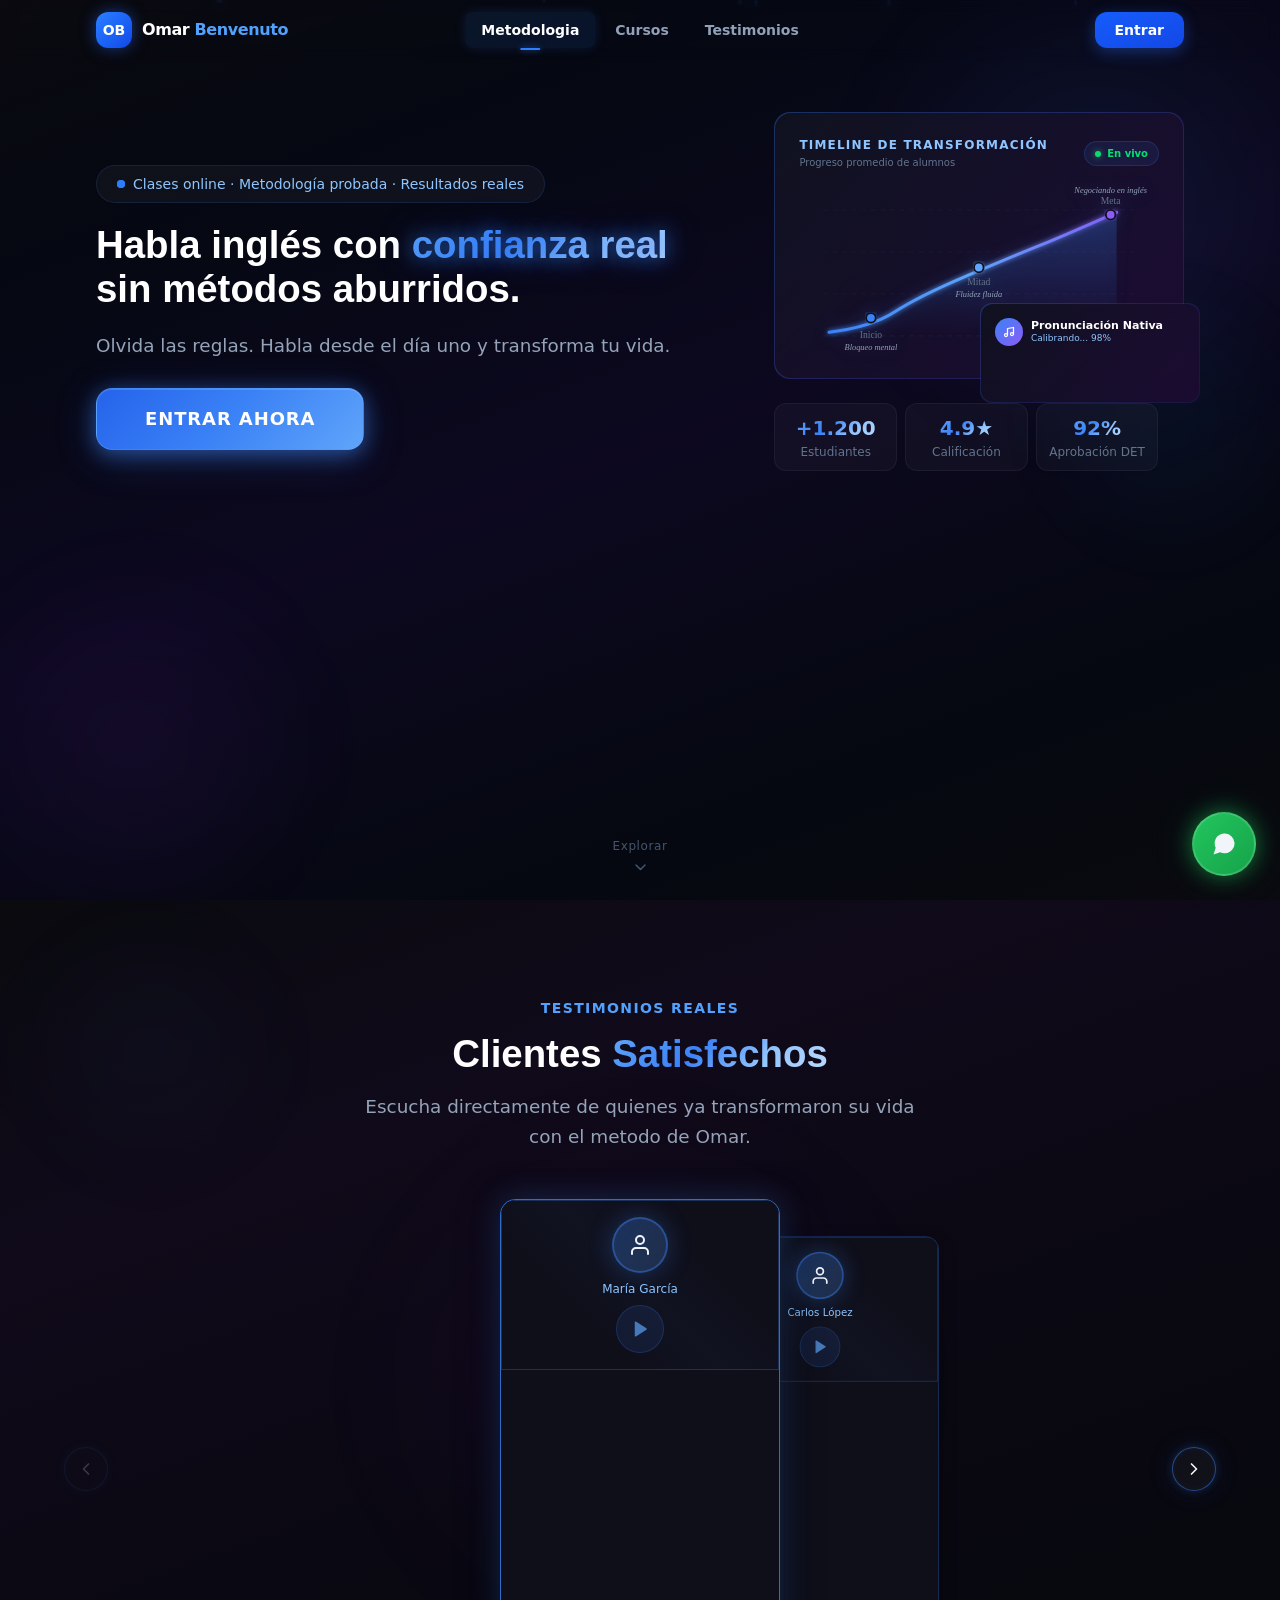
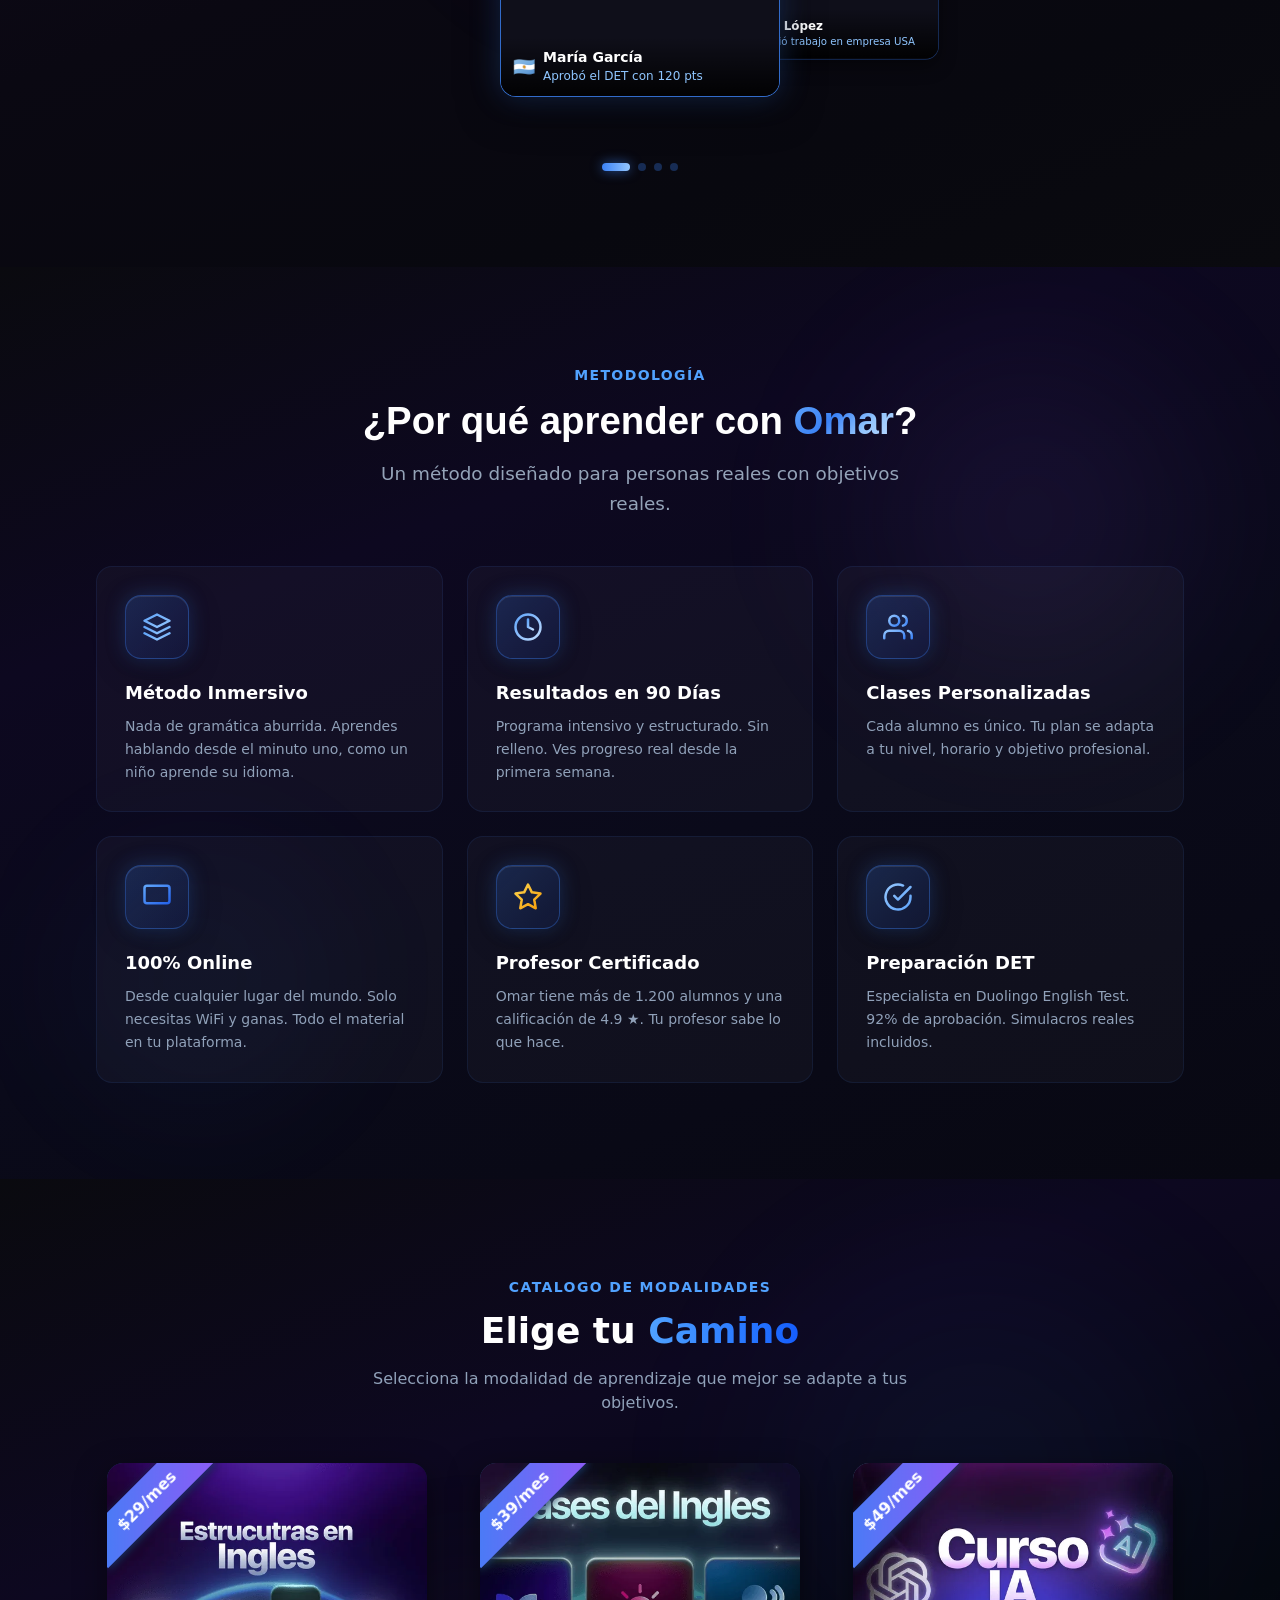
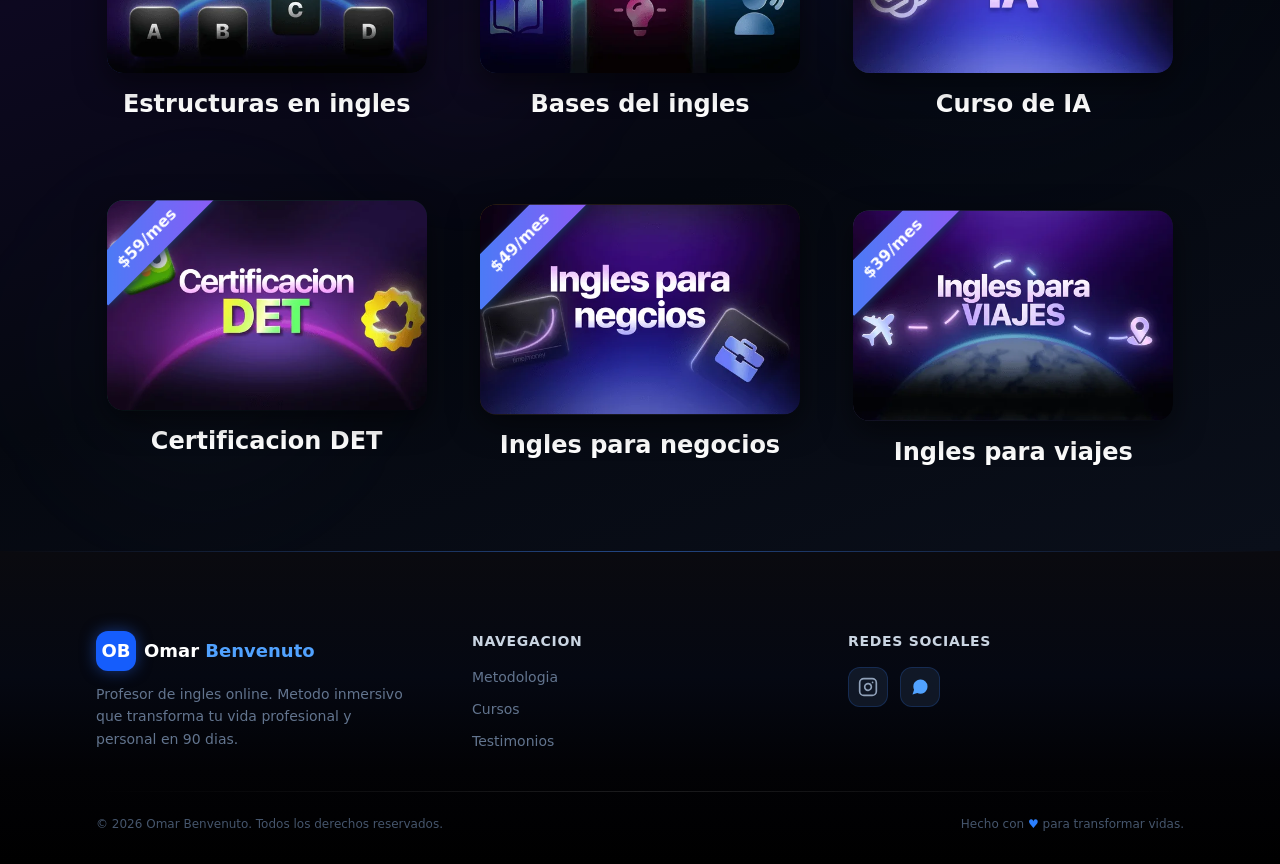
==== docs/index.html @ 41b73b8c "Fix navbar active link detection; replace YouTube with WhatsApp icon" ====
<!doctype html>
<html lang="es">
  <head>
    <meta charset="UTF-8" />
    <meta name="viewport" content="width=device-width, initial-scale=1.0" />

    <!-- SEO -->
    <title>Omar Benvenuto | Clases de Inglés Online — Habla con Confianza Real</title>
    <meta name="description" content="Aprende inglés con el método inmersivo de Omar Benvenuto. Clases online personalizadas, preparación DET, Business English y más. Sin reglas aburridas." />
    <meta name="keywords" content="clases de inglés online, profesor de inglés, Omar Benvenuto, DET, Business English, curso de inglés" />

    <!-- Open Graph -->
    <meta property="og:title" content="Omar Benvenuto | Clases de Inglés Online" />
    <meta property="og:description" content="Habla inglés con confianza real. Método inmersivo, clases personalizadas y resultados garantizados." />
    <meta property="og:type" content="website" />
    <!-- Favicon -->
    <link rel="icon" type="image/svg+xml" href="./favicon.svg?v=2" />

    <!-- Preconnect for fonts -->
    <link rel="preconnect" href="https://fonts.googleapis.com" />
    <link rel="preconnect" href="https://fonts.gstatic.com" crossorigin />

    <!-- Theme color for mobile browsers -->
    <meta name="theme-color" content="#0A0A0F" />
    <script type="module" crossorigin src="./assets/index-DSk7MpBd.js"></script>
    <link rel="stylesheet" crossorigin href="./assets/index-BNLJ67HX.css">
  </head>
  <body>
    <div id="root"></div>
  </body>
</html>
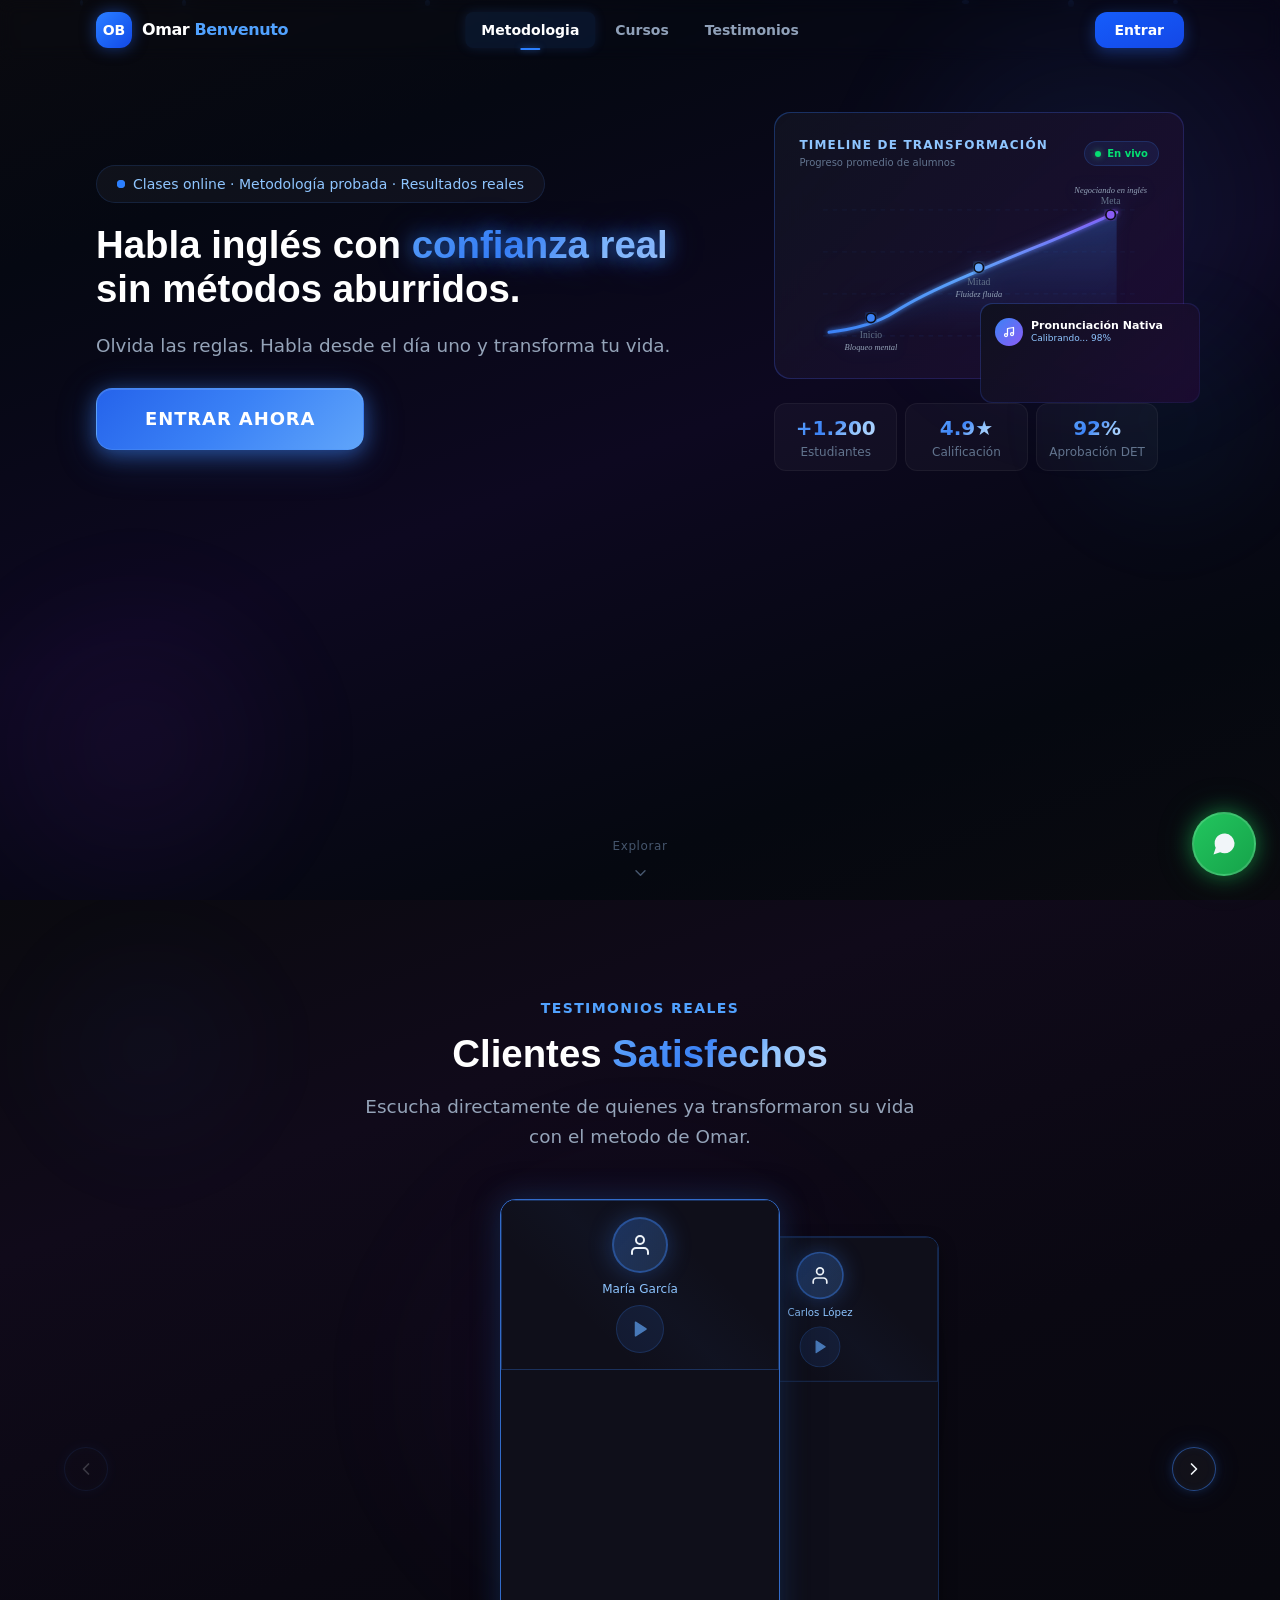
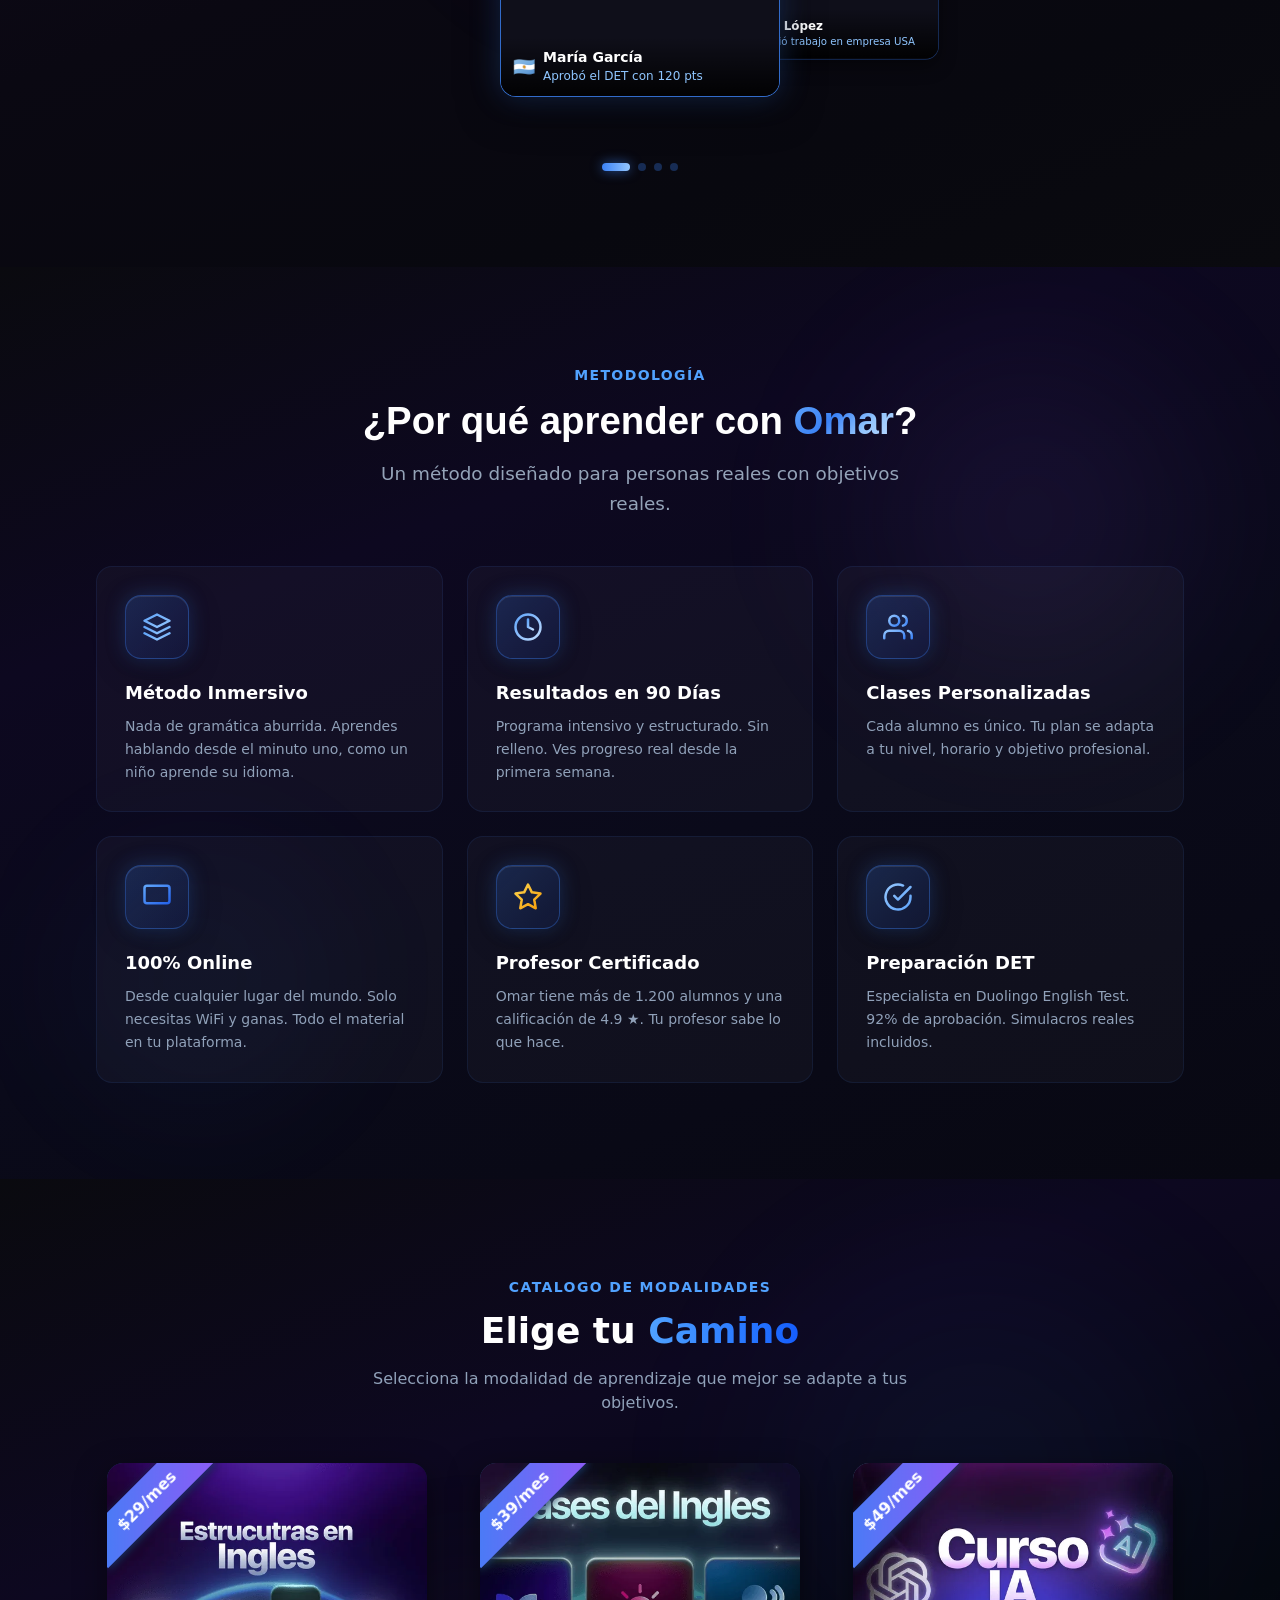
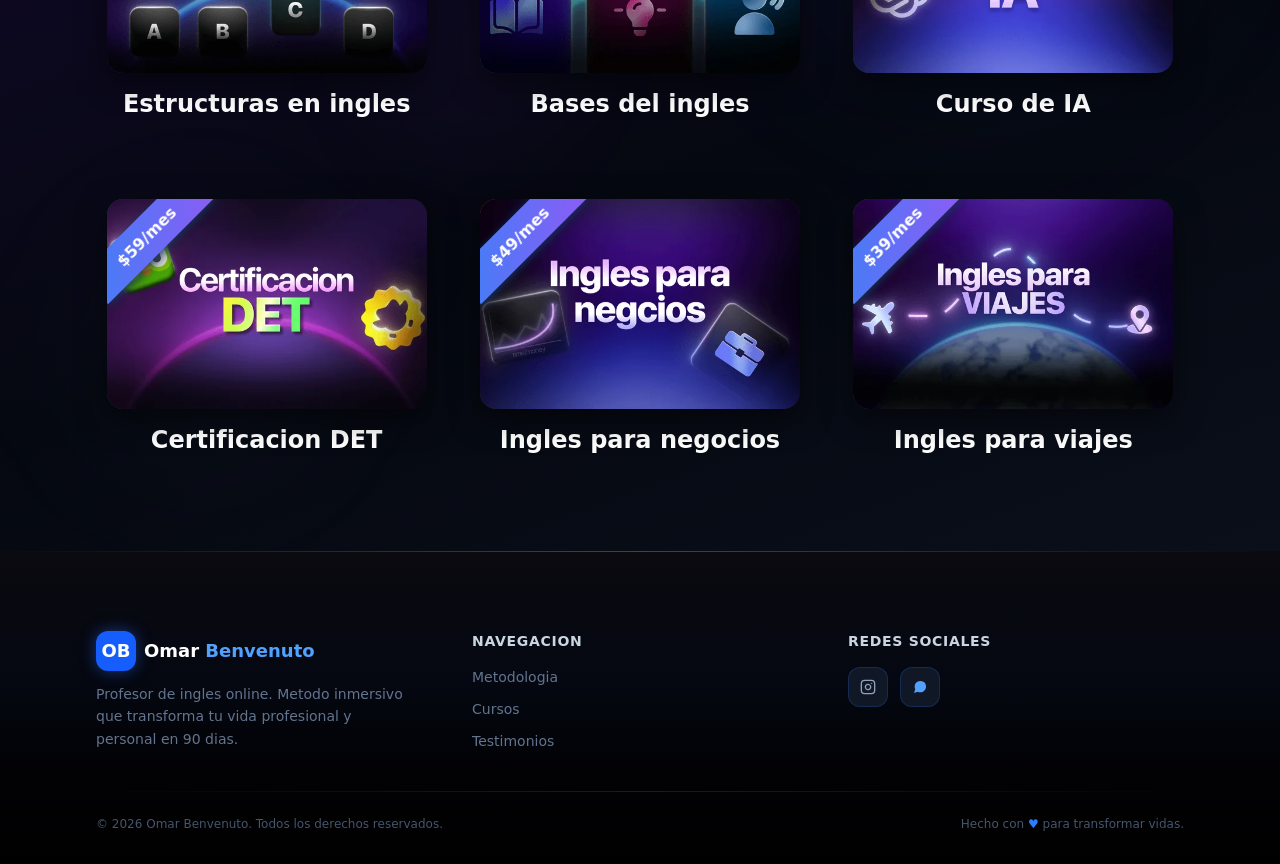
==== commit e10a4aff: "Compact footer on mobile: half height, inline social + nav rows" ====
--- a/docs/index.html
+++ b/docs/index.html
@@ -22,8 +22,8 @@
 
     <!-- Theme color for mobile browsers -->
     <meta name="theme-color" content="#0A0A0F" />
-    <script type="module" crossorigin src="./assets/index-DSk7MpBd.js"></script>
-    <link rel="stylesheet" crossorigin href="./assets/index-BNLJ67HX.css">
+    <script type="module" crossorigin src="./assets/index-fTmN5hoh.js"></script>
+    <link rel="stylesheet" crossorigin href="./assets/index-a8z6aT3J.css">
   </head>
   <body>
     <div id="root"></div>
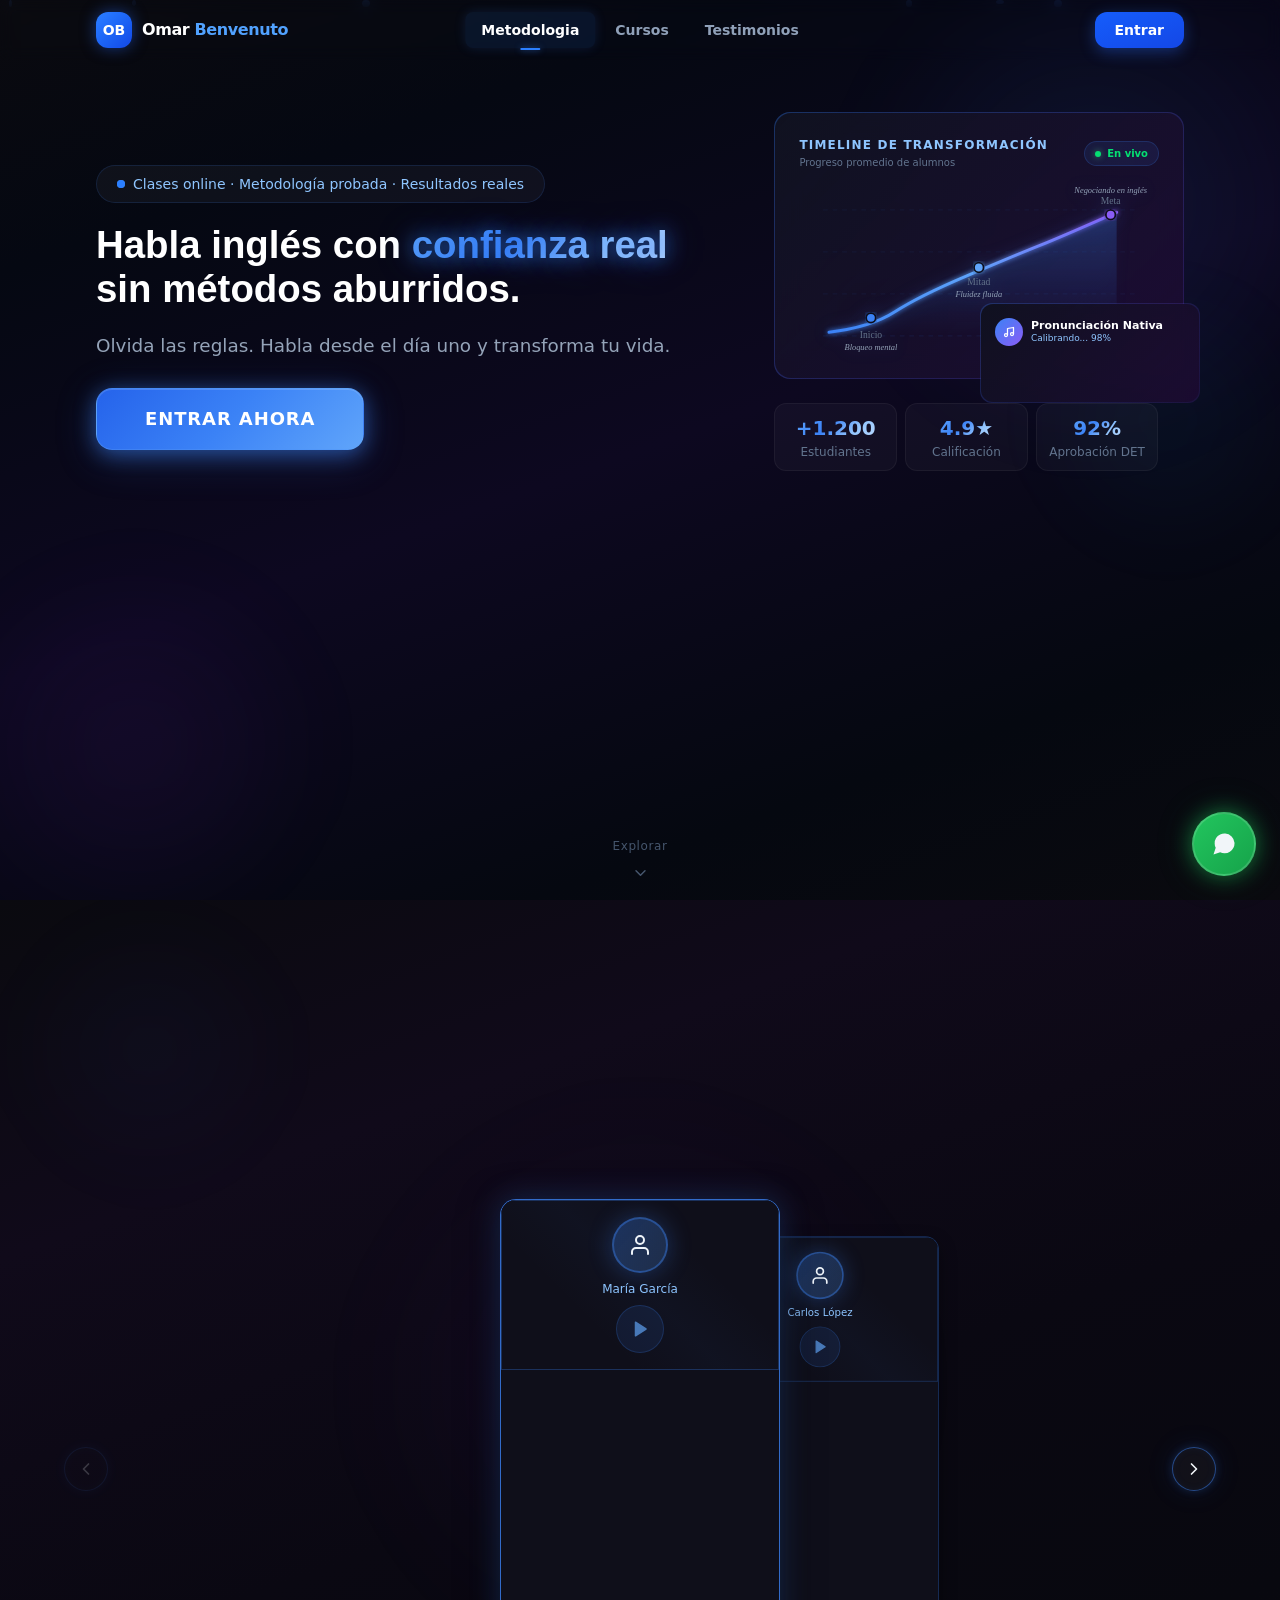
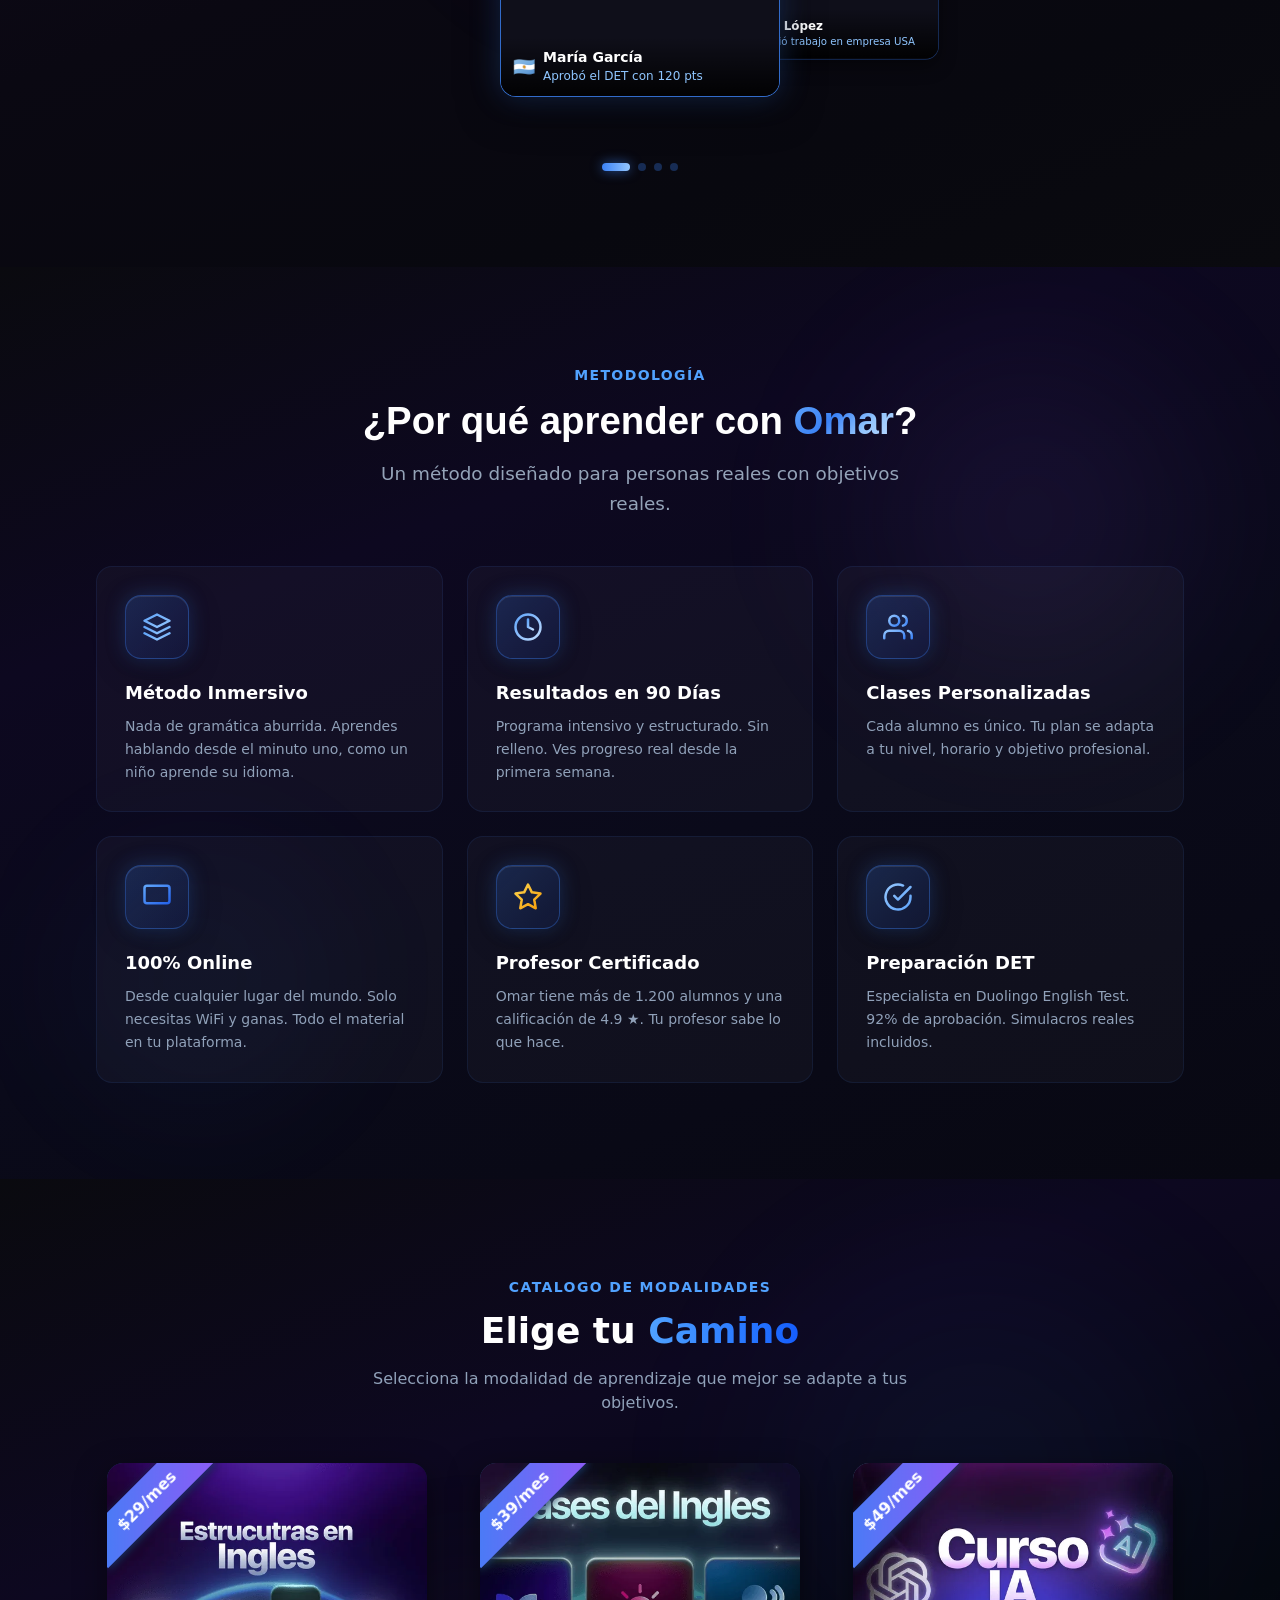
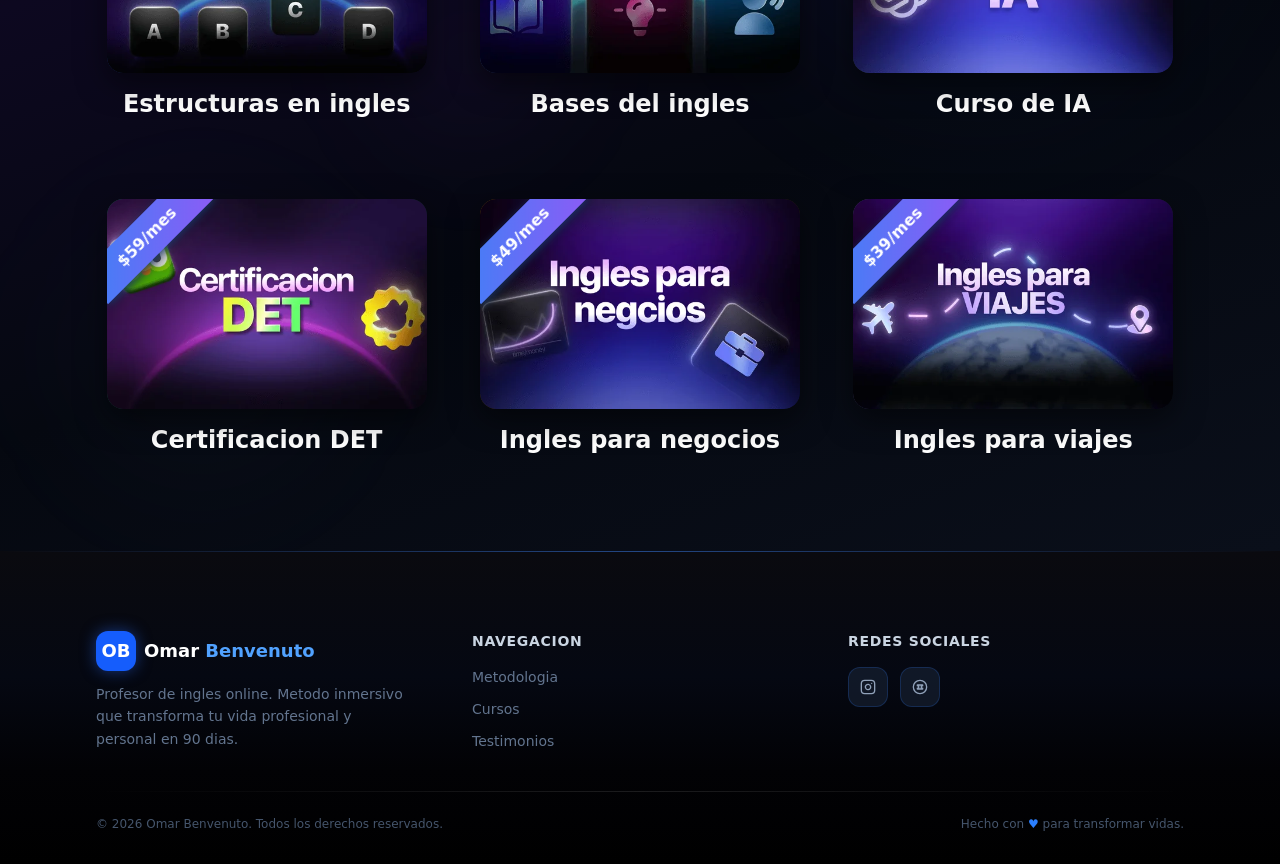
==== commit bf15bb59: "Fix navbar active on click; replace WhatsApp icon with original circle+phone outlined style" ====
--- a/docs/index.html
+++ b/docs/index.html
@@ -22,8 +22,8 @@
 
     <!-- Theme color for mobile browsers -->
     <meta name="theme-color" content="#0A0A0F" />
-    <script type="module" crossorigin src="./assets/index-fTmN5hoh.js"></script>
-    <link rel="stylesheet" crossorigin href="./assets/index-a8z6aT3J.css">
+    <script type="module" crossorigin src="./assets/index-CPBfQFUe.js"></script>
+    <link rel="stylesheet" crossorigin href="./assets/index-nGM9HUUh.css">
   </head>
   <body>
     <div id="root"></div>
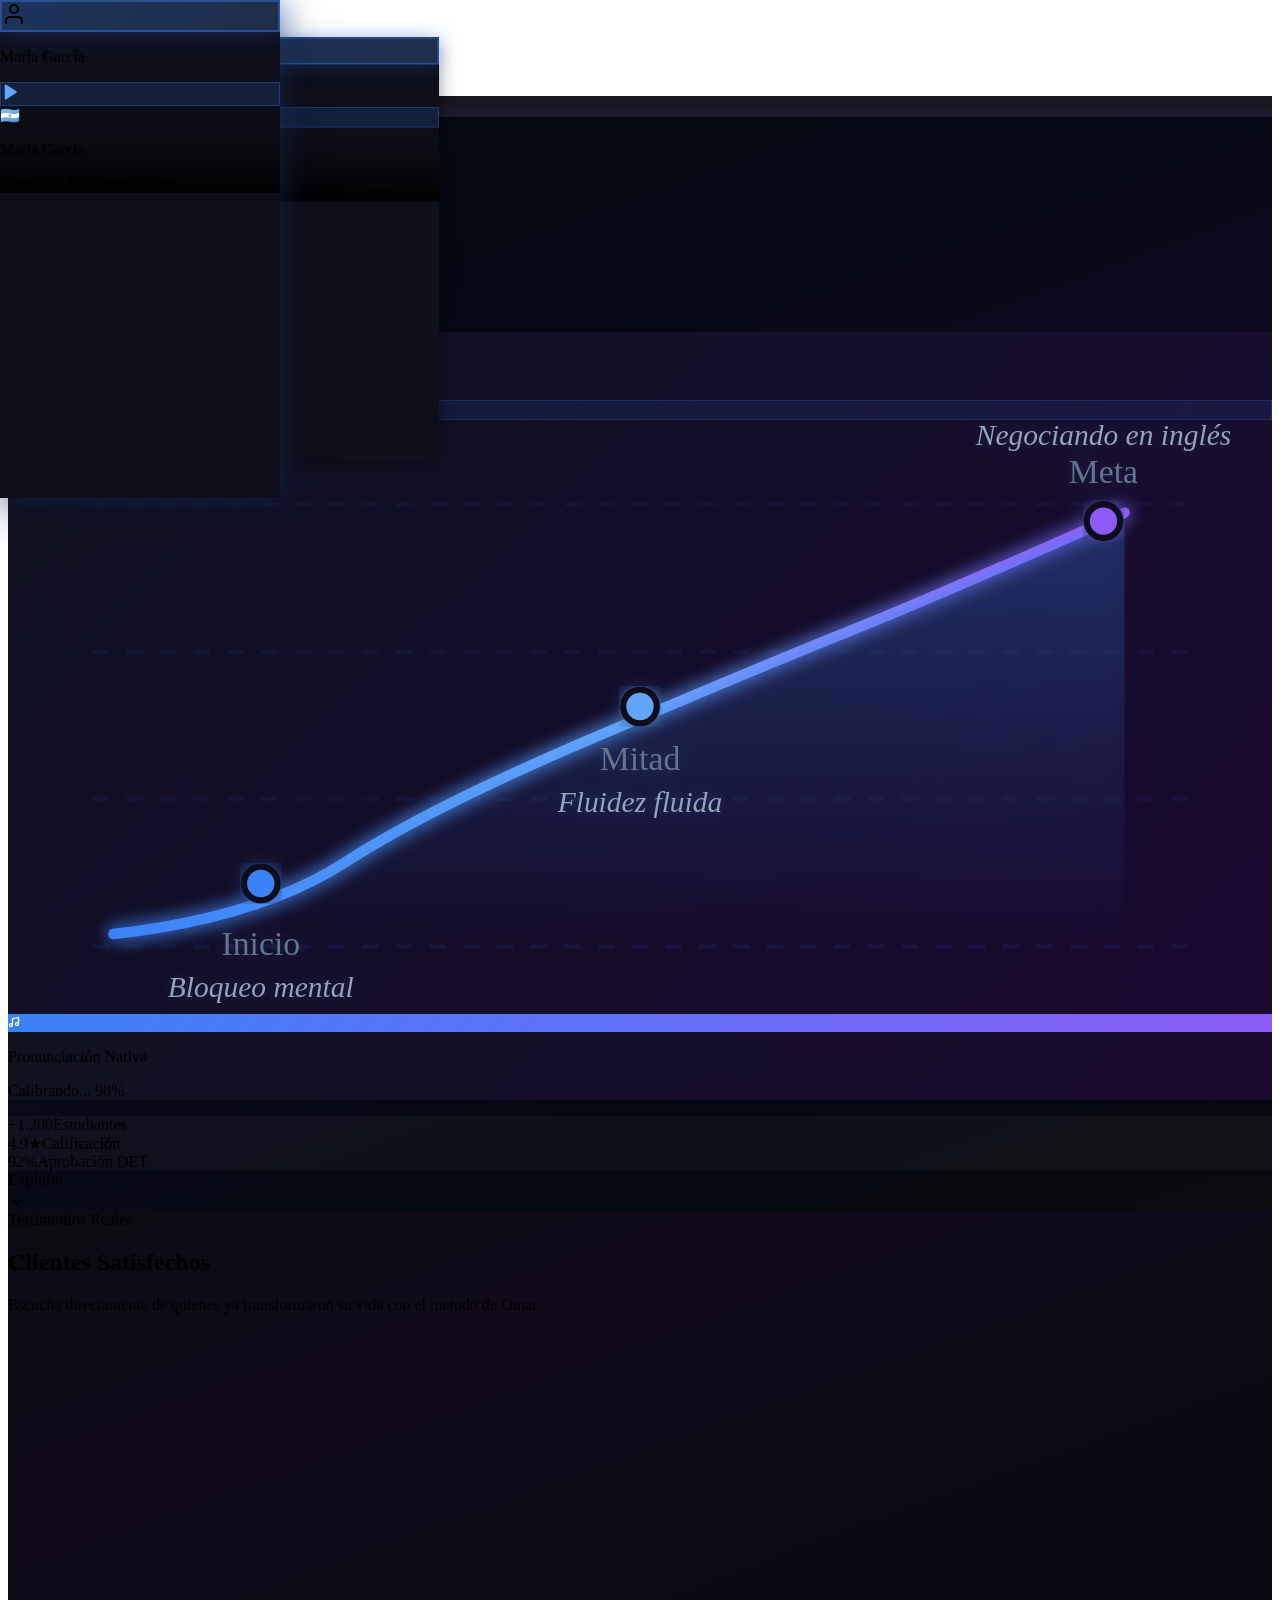
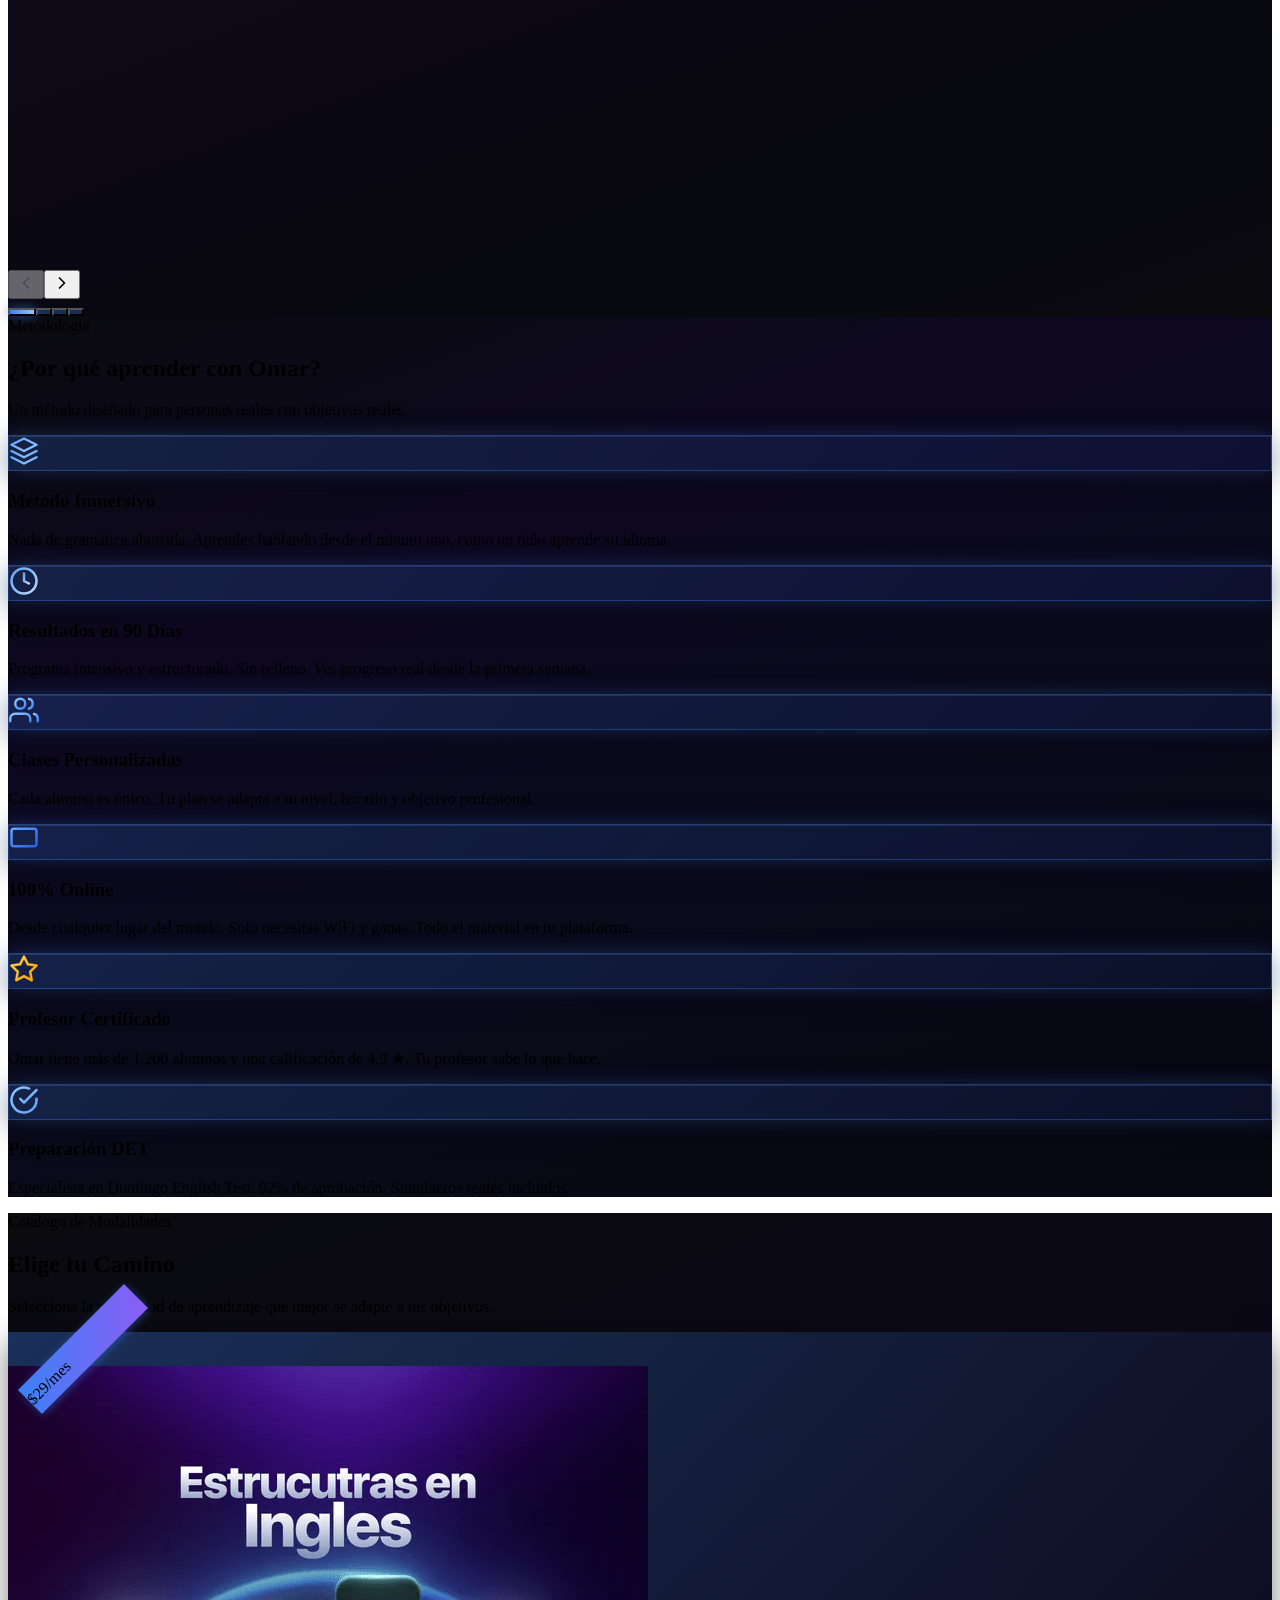
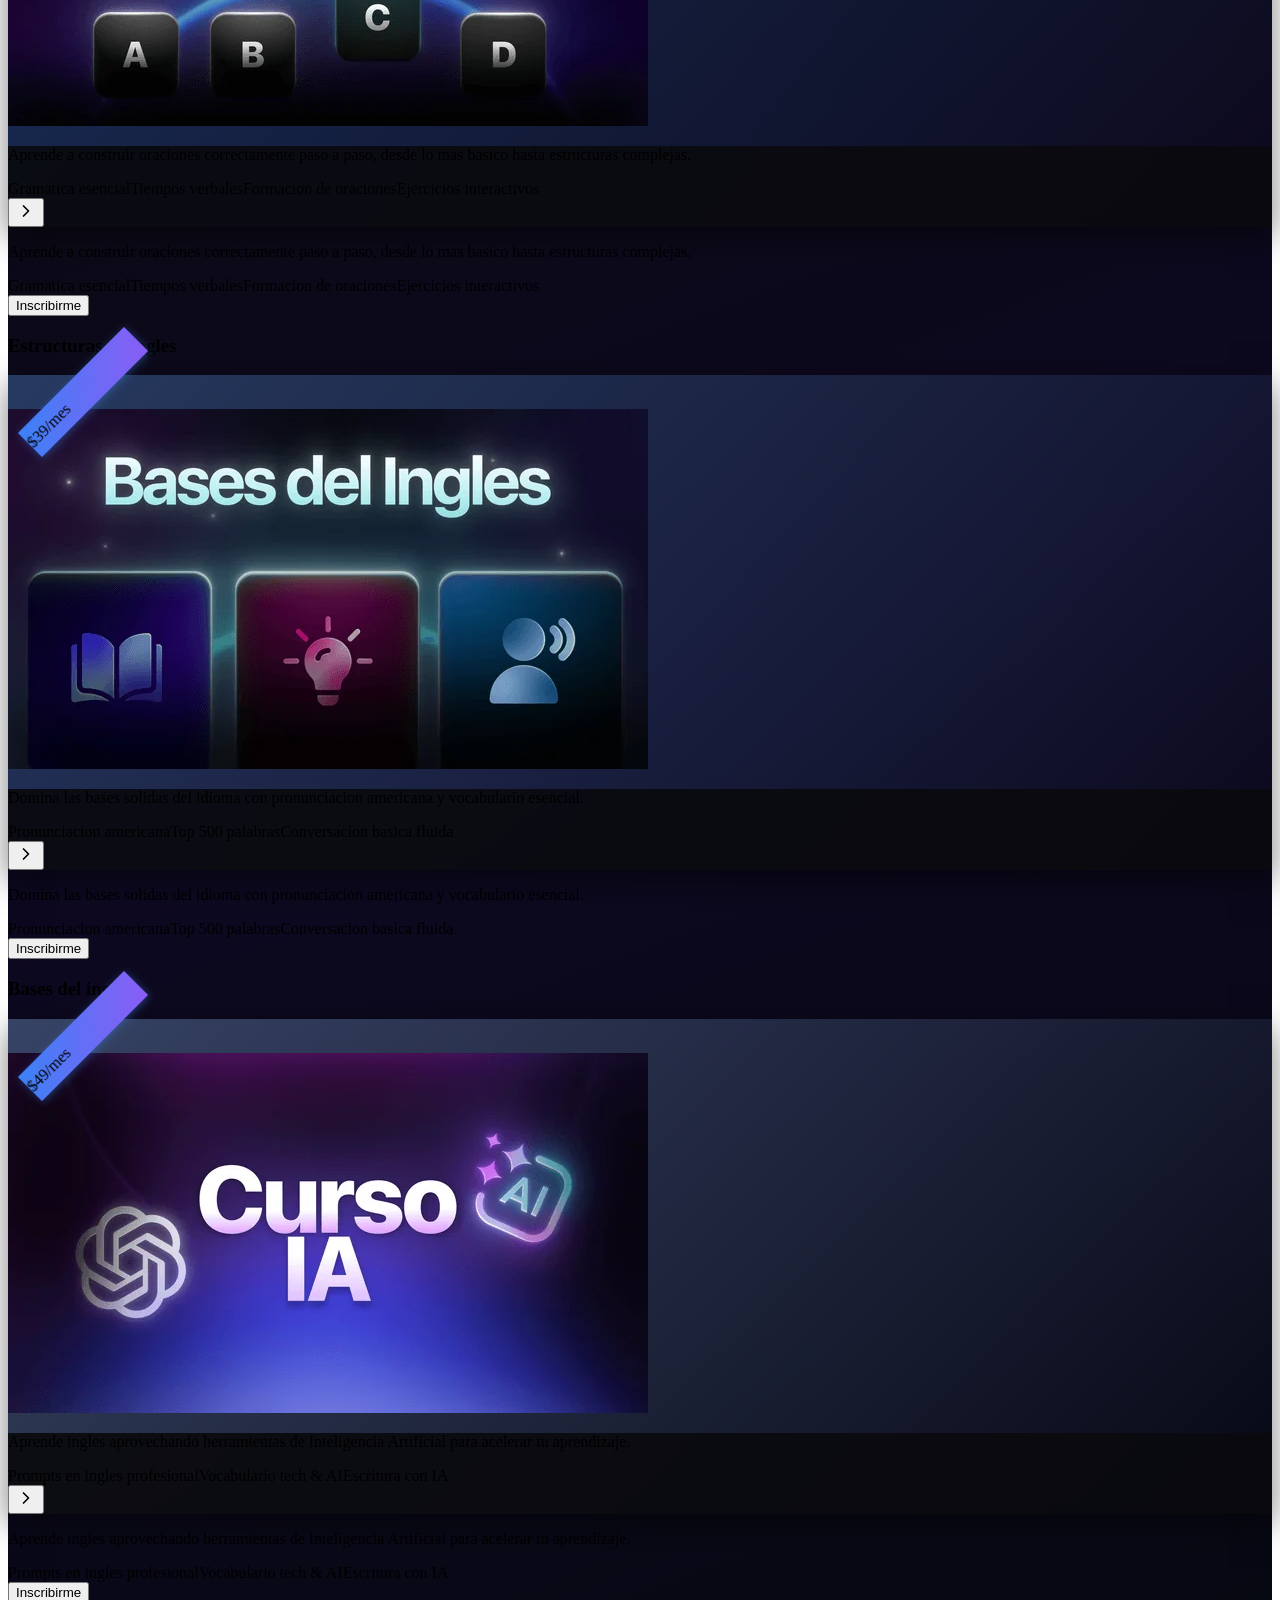
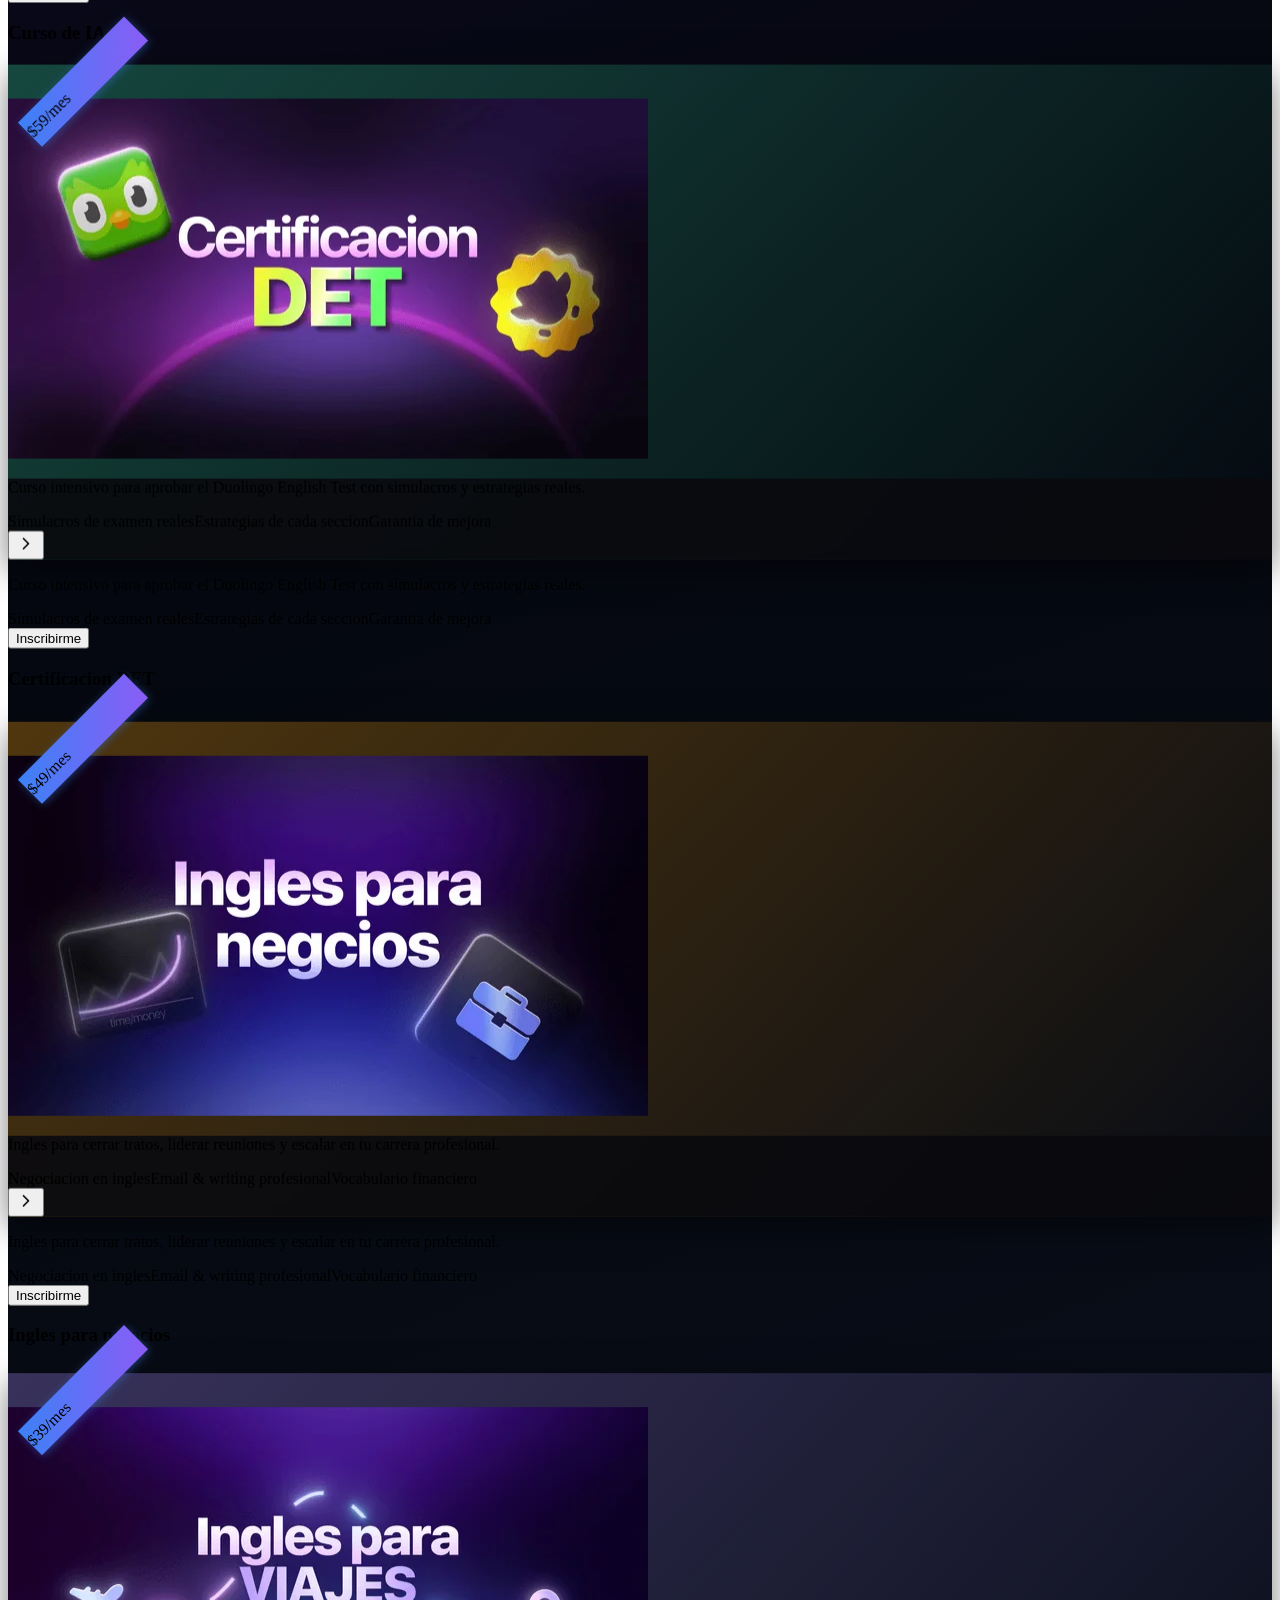
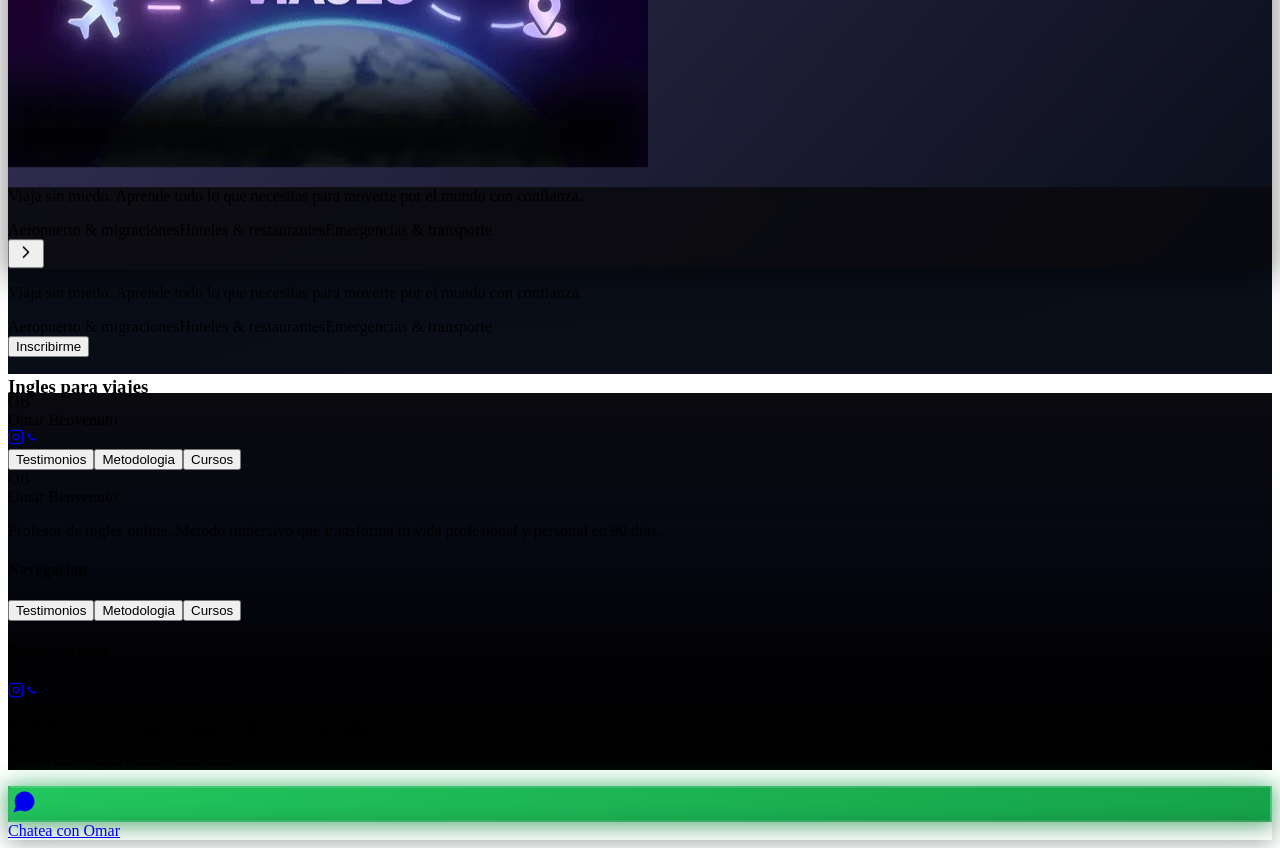
==== commit 71afbe79: "Fix WhatsApp icon: use official brand SVG path with theme colors" ====
--- a/docs/index.html
+++ b/docs/index.html
@@ -22,8 +22,8 @@
 
     <!-- Theme color for mobile browsers -->
     <meta name="theme-color" content="#0A0A0F" />
-    <script type="module" crossorigin src="./assets/index-CPBfQFUe.js"></script>
-    <link rel="stylesheet" crossorigin href="./assets/index-nGM9HUUh.css">
+    <script type="module" crossorigin src="./assets/index-8CaX5p-d.js"></script>
+    <link rel="stylesheet" crossorigin href="./assets/index-CWVBQni3.css">
   </head>
   <body>
     <div id="root"></div>
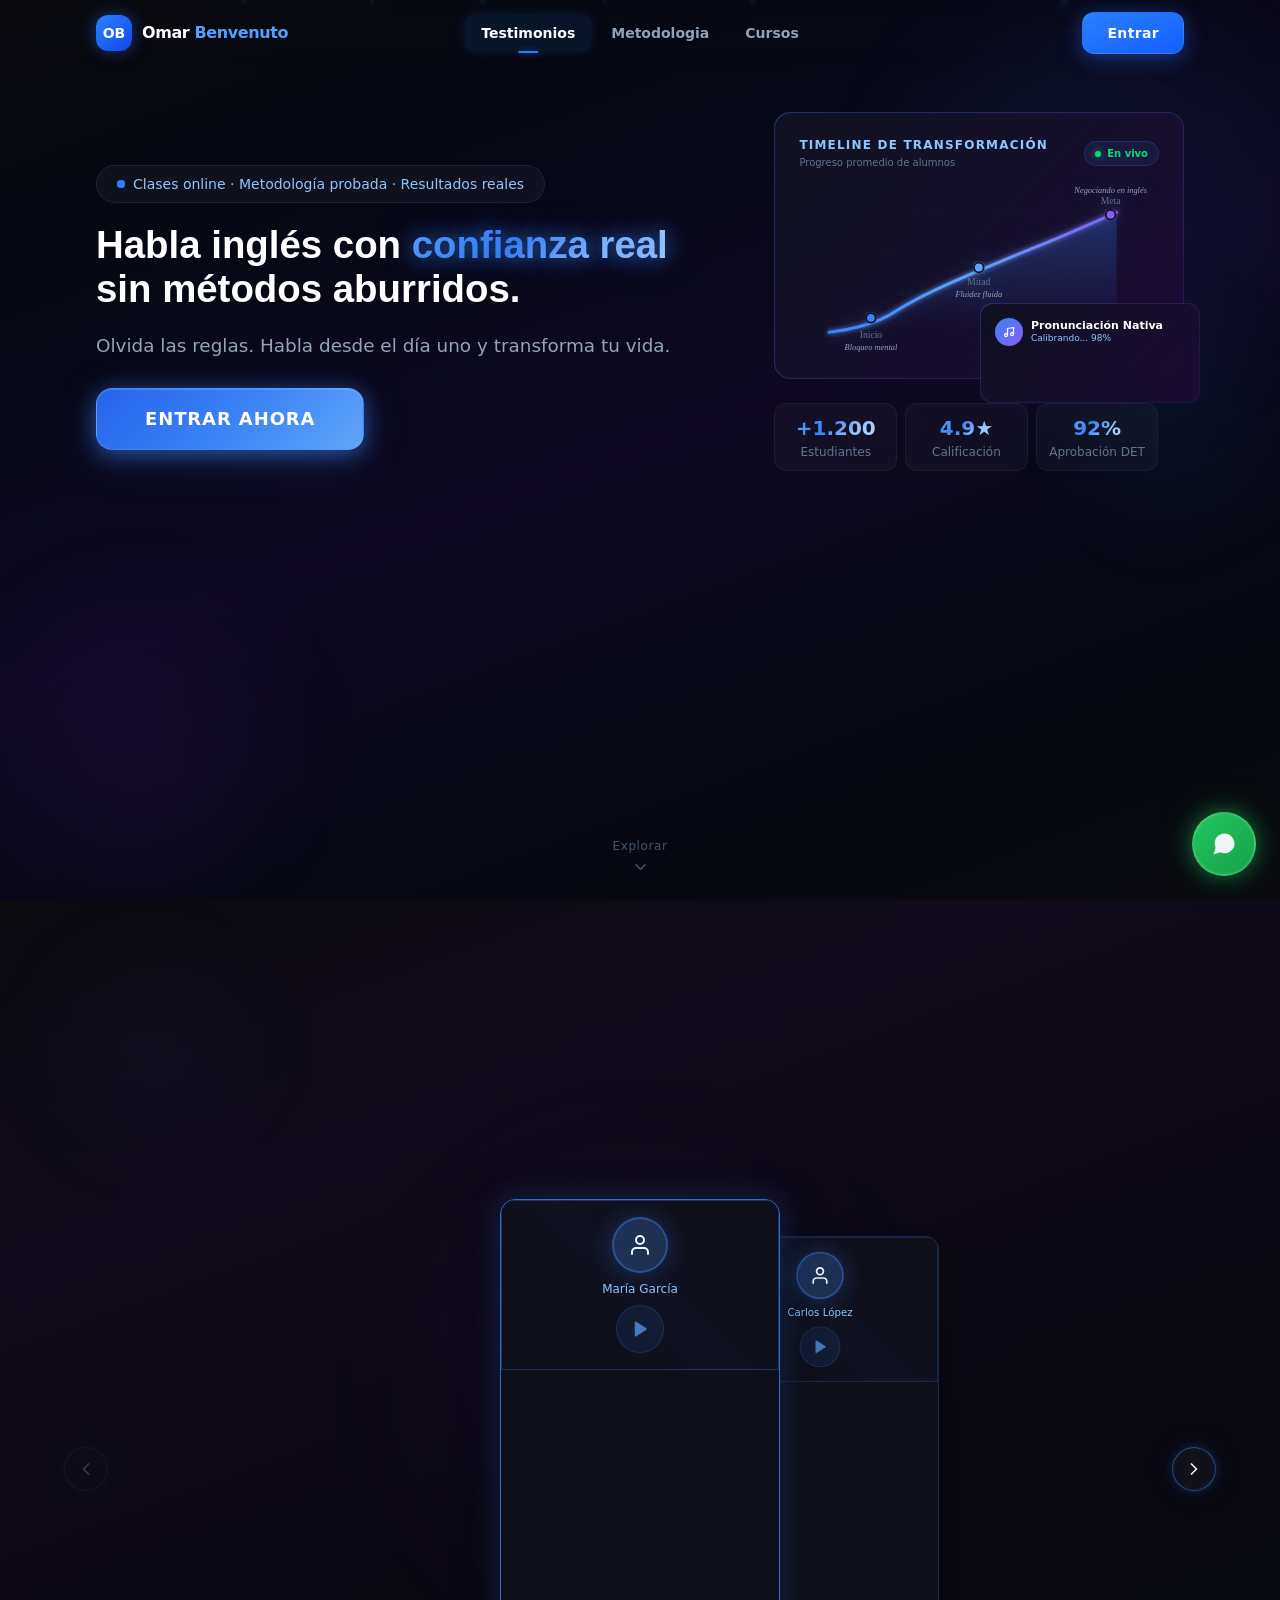
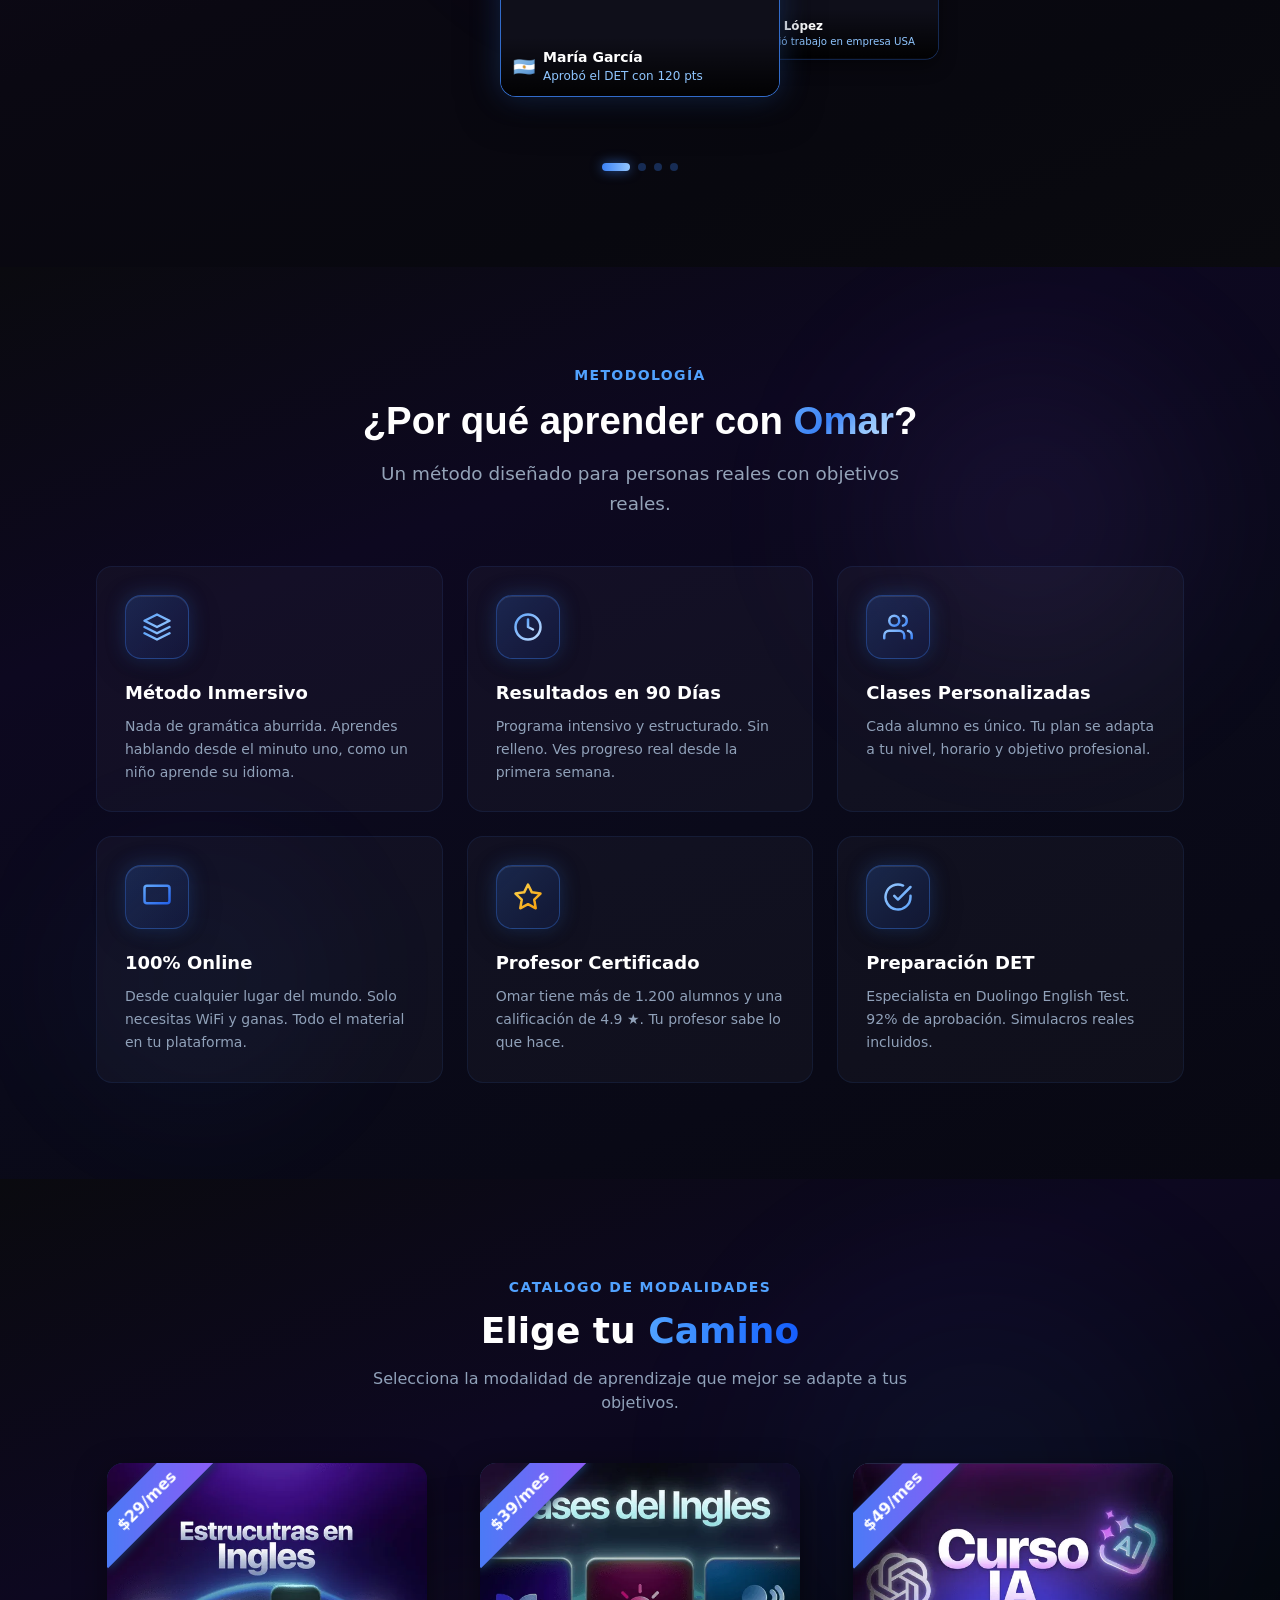
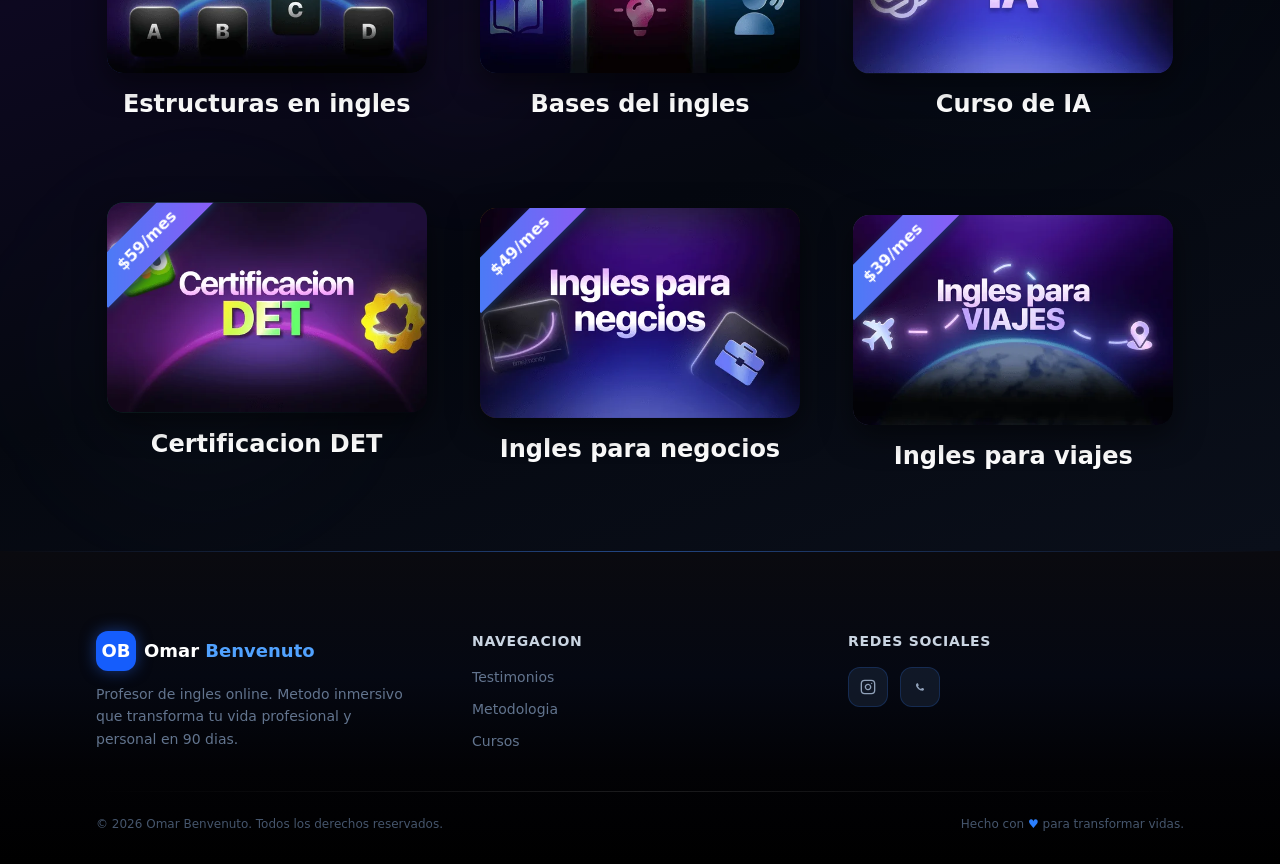
==== commit ee40f50f: "Make Entrar button more eye-catching: larger padding, brighter gradient, stronger glow, border" ====
--- a/docs/index.html
+++ b/docs/index.html
@@ -22,8 +22,8 @@
 
     <!-- Theme color for mobile browsers -->
     <meta name="theme-color" content="#0A0A0F" />
-    <script type="module" crossorigin src="./assets/index-8CaX5p-d.js"></script>
-    <link rel="stylesheet" crossorigin href="./assets/index-CWVBQni3.css">
+    <script type="module" crossorigin src="./assets/index-Ci7VReOS.js"></script>
+    <link rel="stylesheet" crossorigin href="./assets/index-D_qJT24i.css">
   </head>
   <body>
     <div id="root"></div>
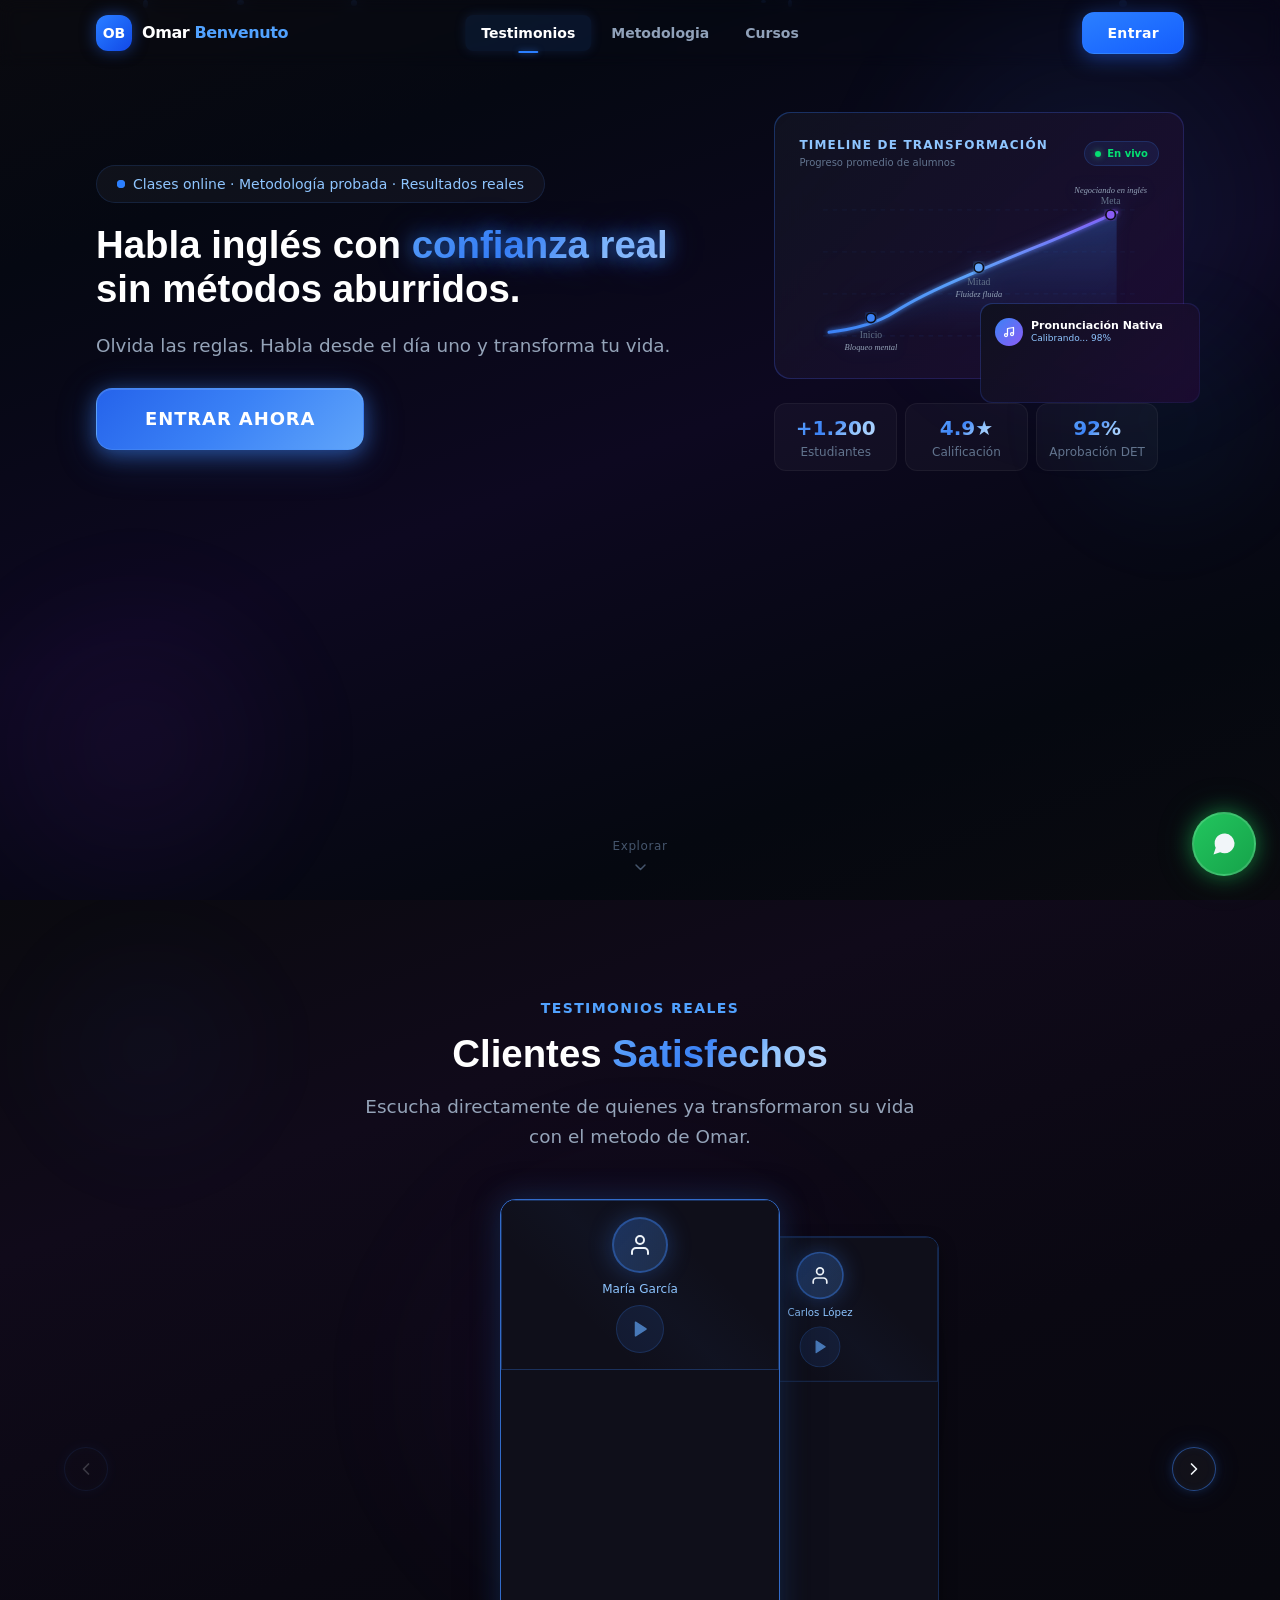
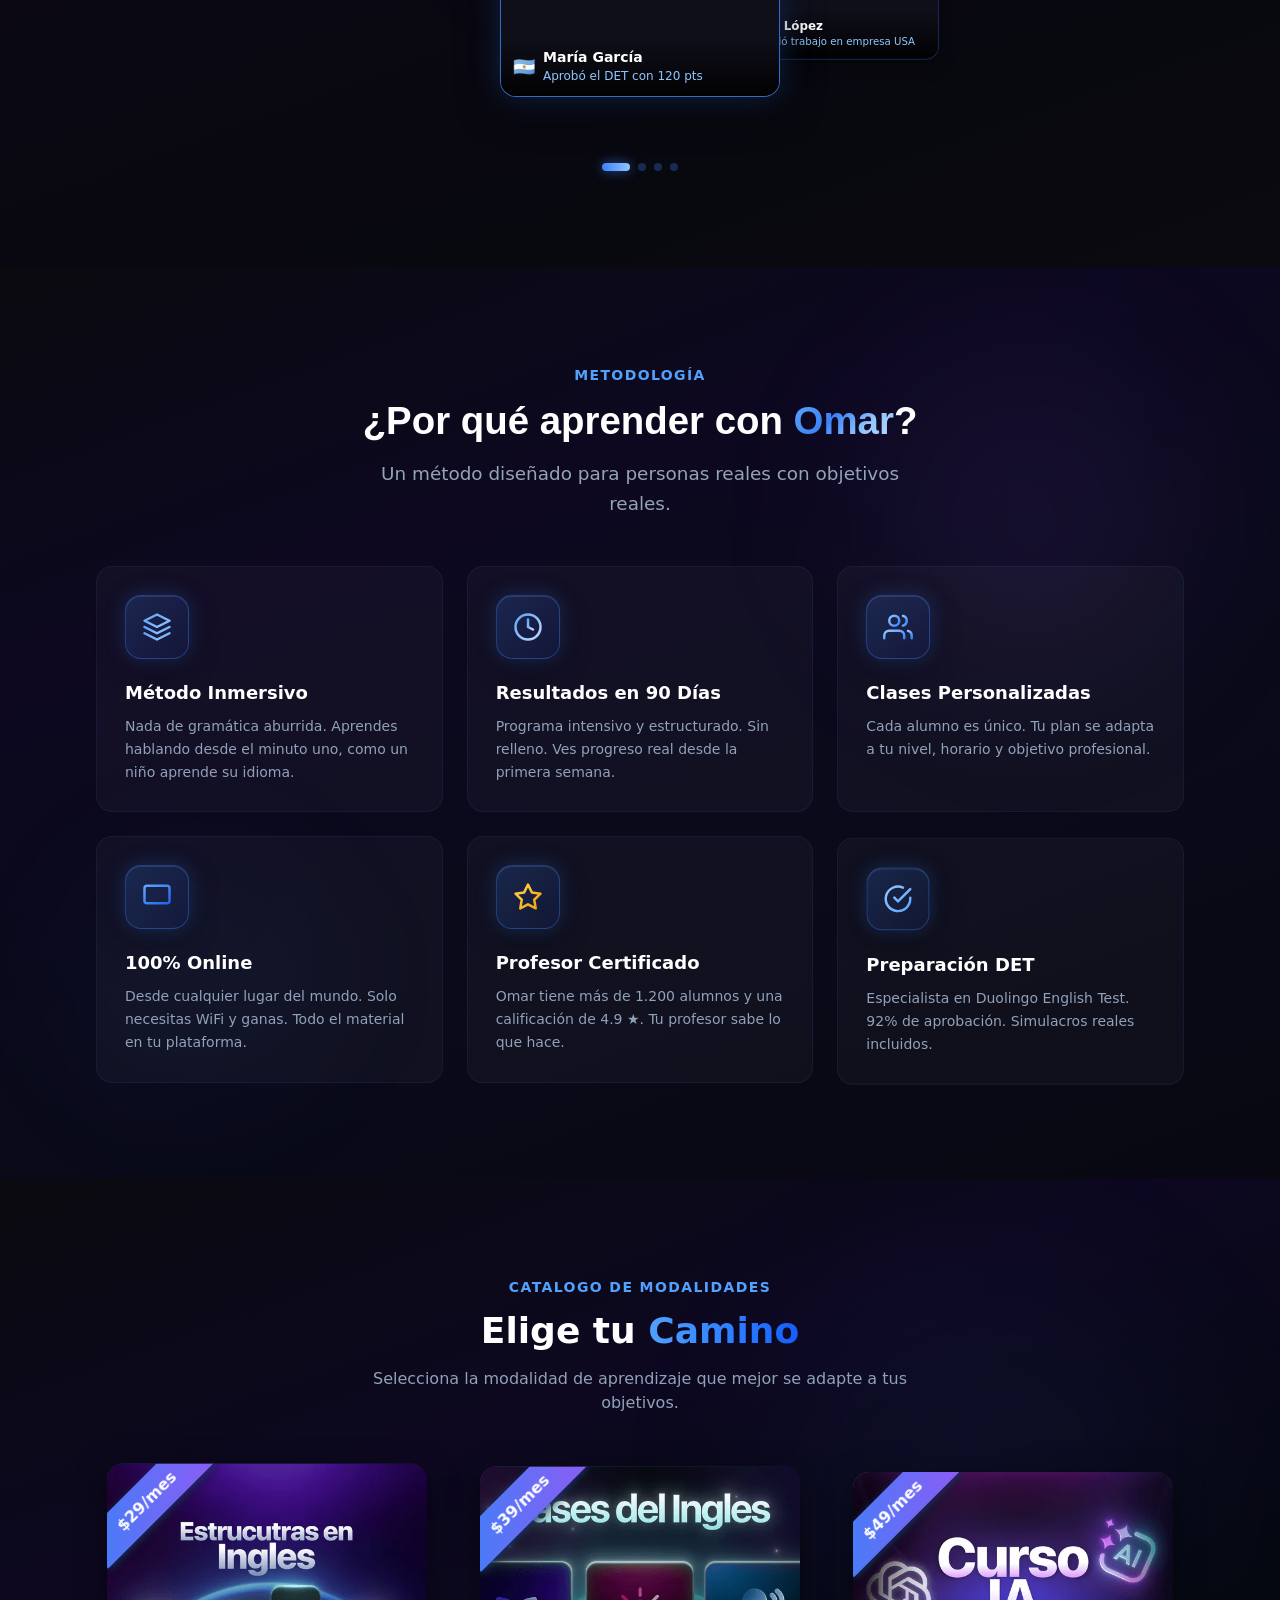
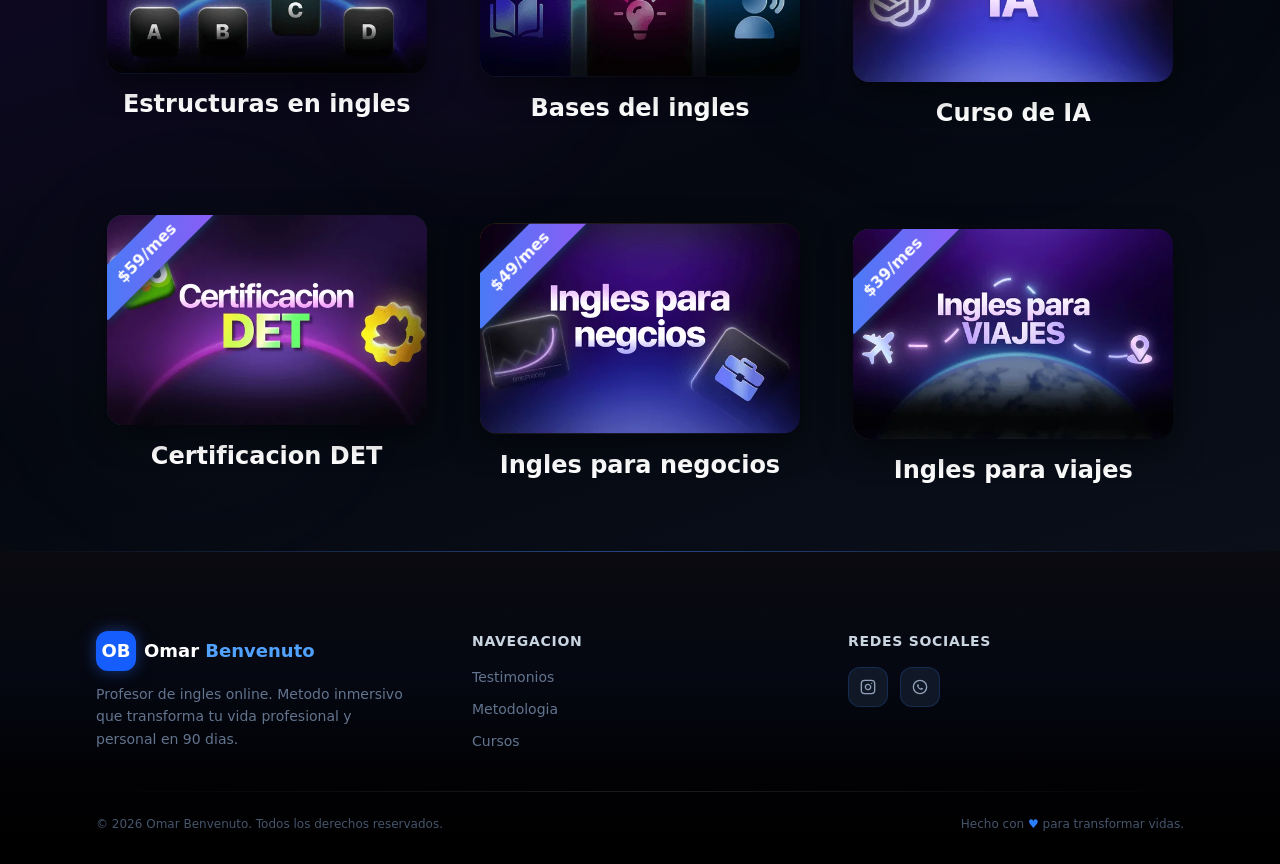
==== commit 5297d43b: "Add circle container around WhatsApp phone icon" ====
--- a/docs/index.html
+++ b/docs/index.html
@@ -22,8 +22,8 @@
 
     <!-- Theme color for mobile browsers -->
     <meta name="theme-color" content="#0A0A0F" />
-    <script type="module" crossorigin src="./assets/index-Ci7VReOS.js"></script>
-    <link rel="stylesheet" crossorigin href="./assets/index-D_qJT24i.css">
+    <script type="module" crossorigin src="./assets/index-DrOxVnee.js"></script>
+    <link rel="stylesheet" crossorigin href="./assets/index-BRbbKSie.css">
   </head>
   <body>
     <div id="root"></div>
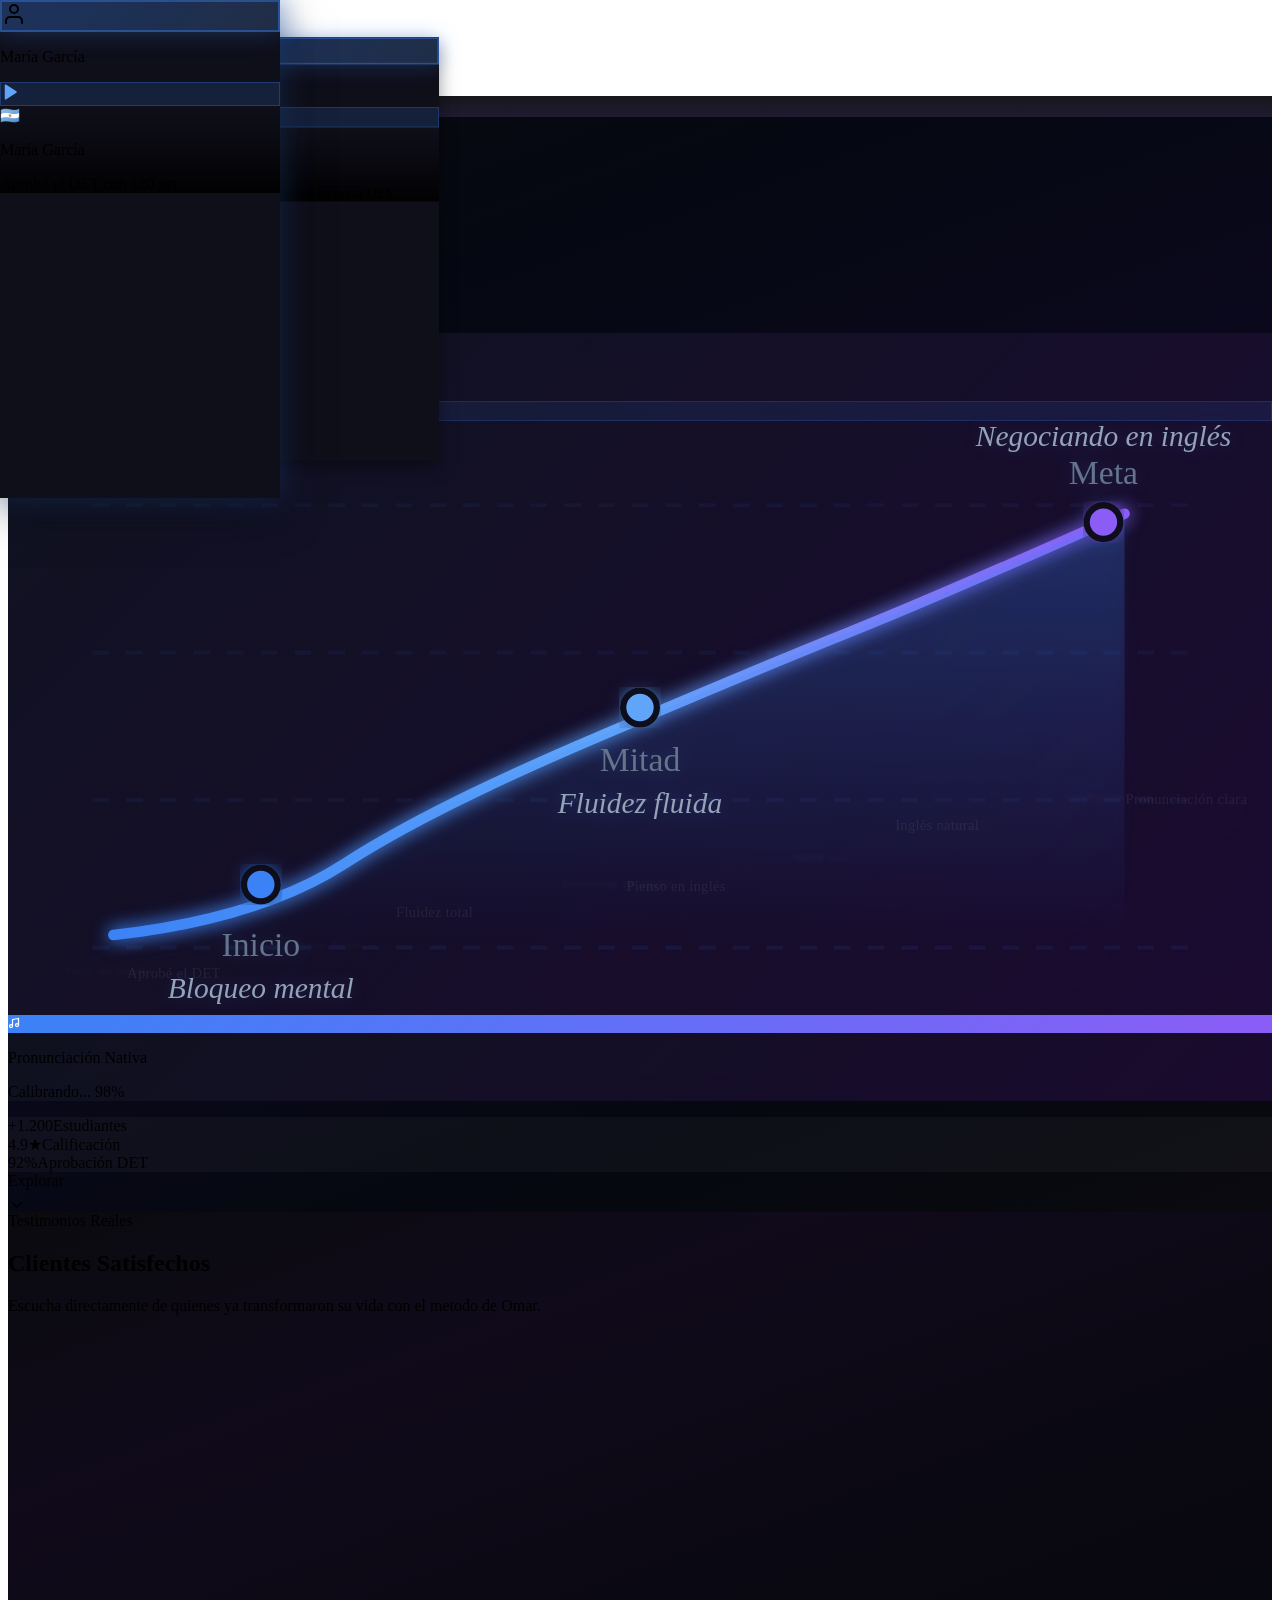
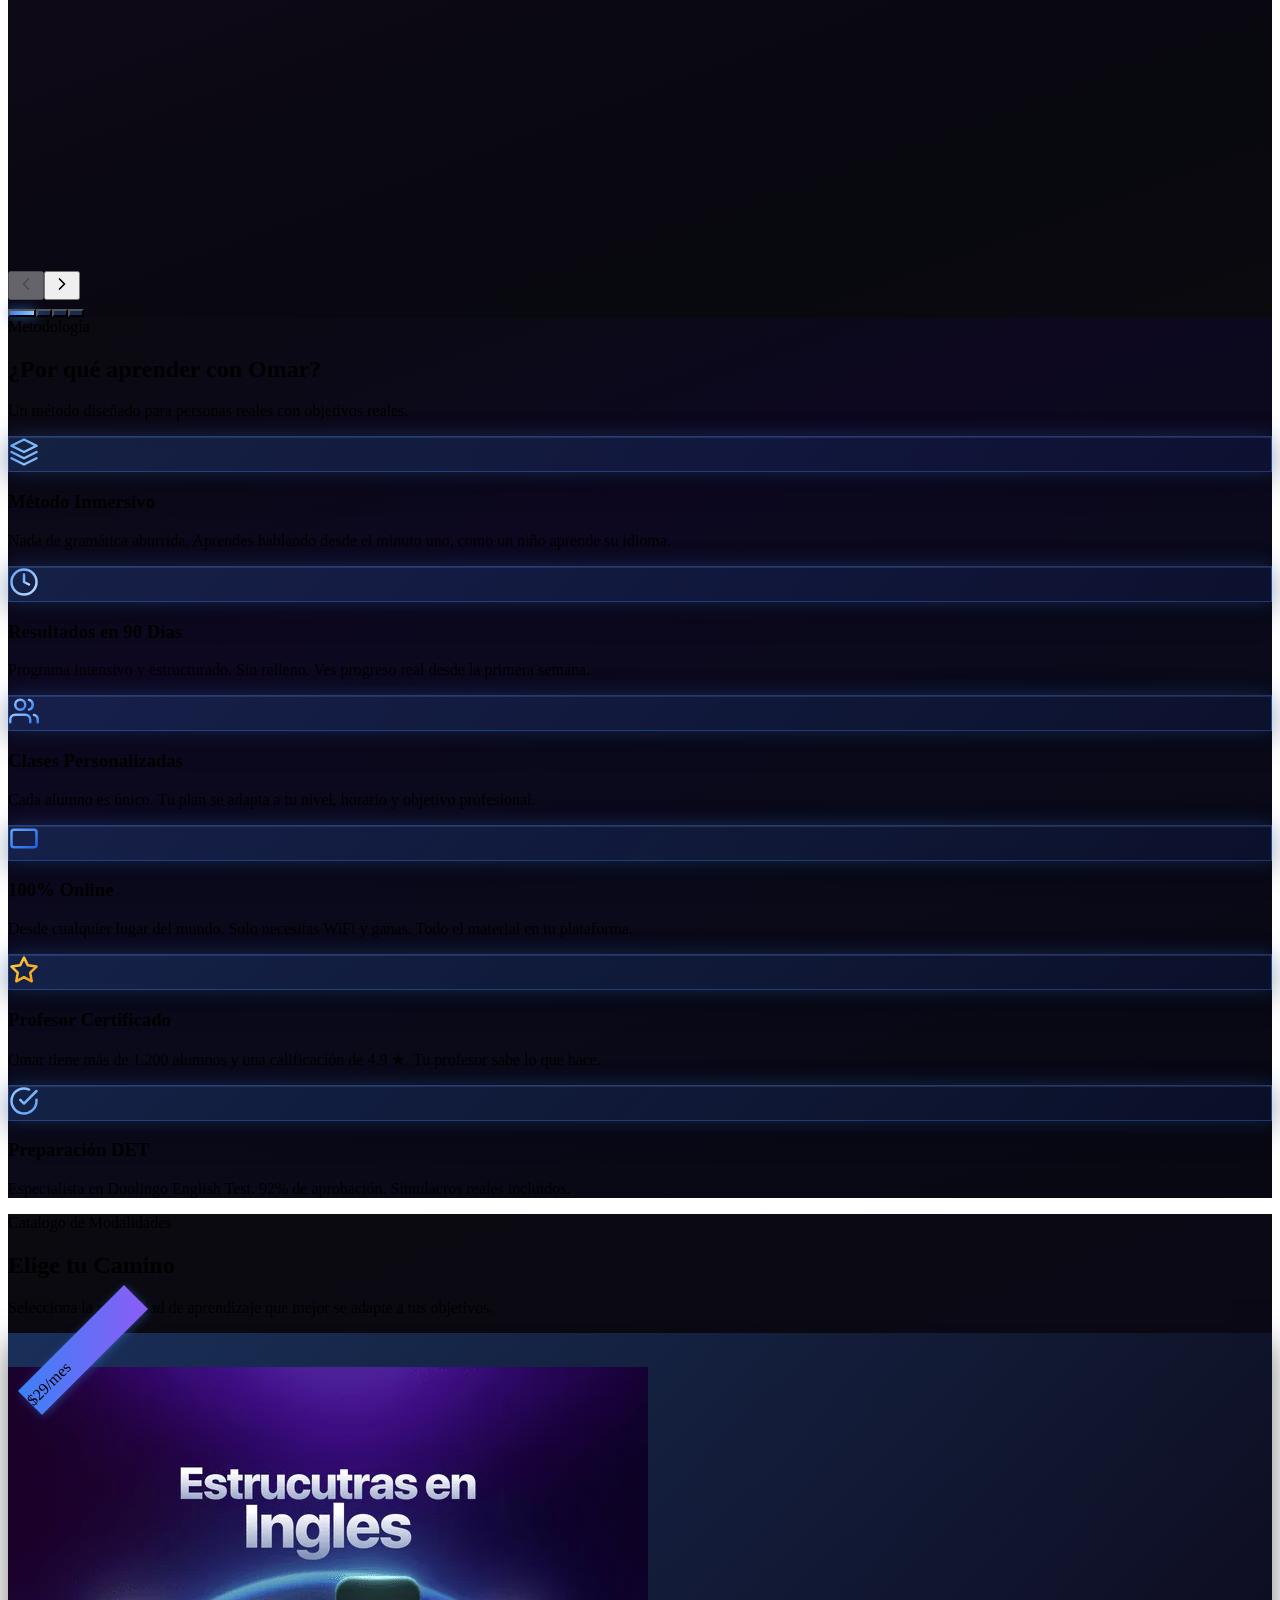
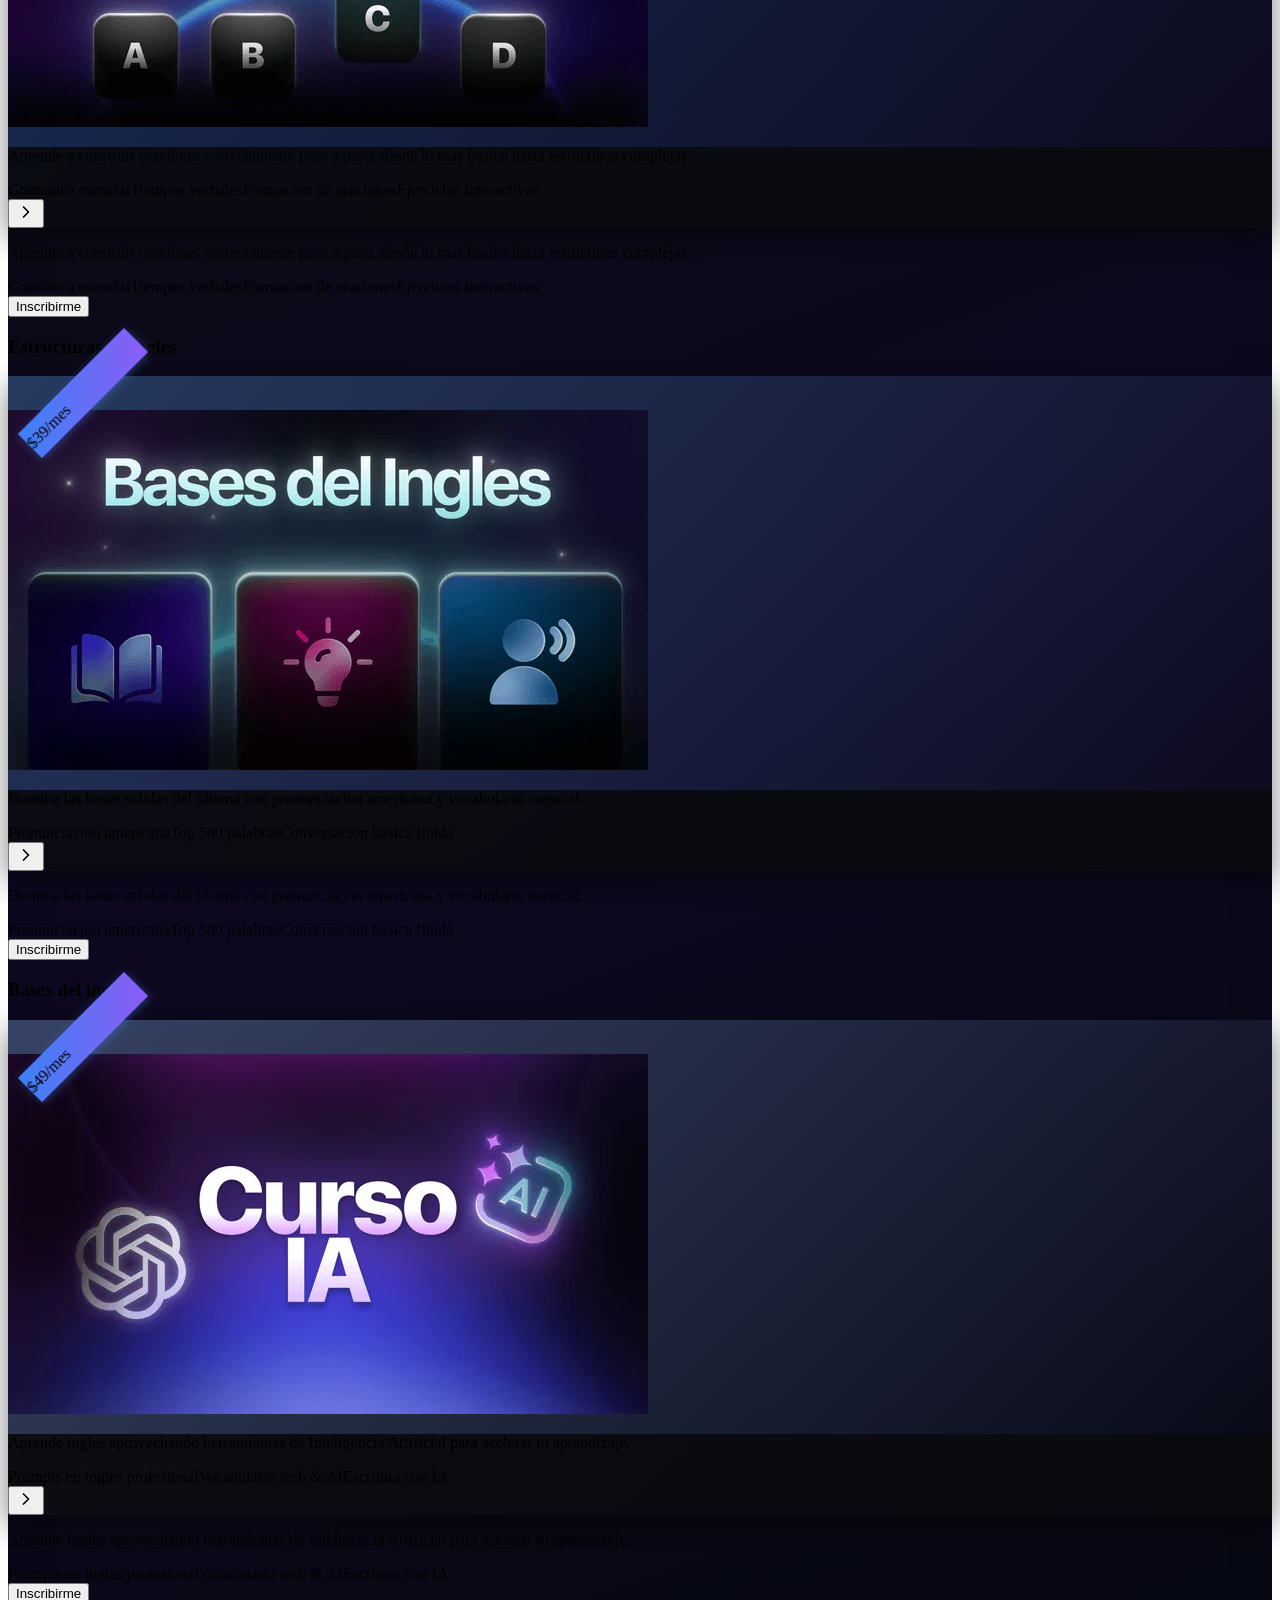
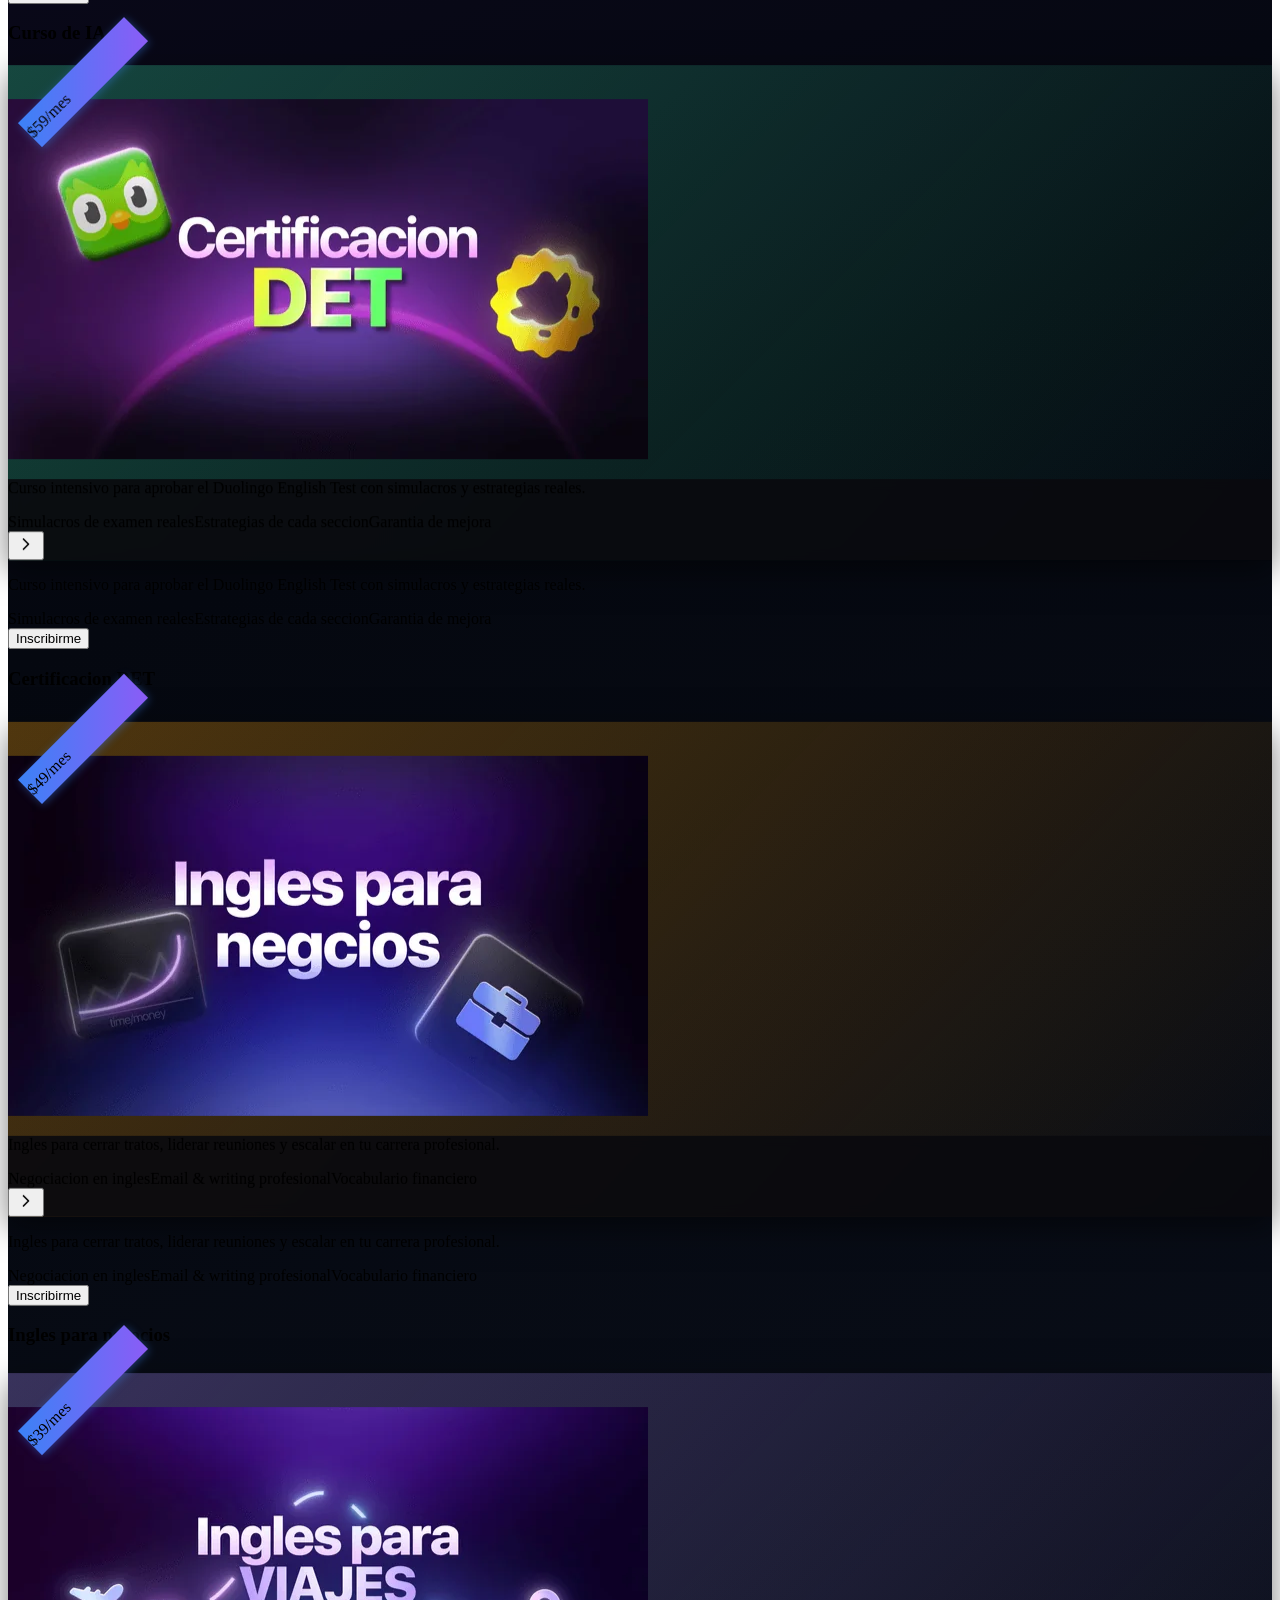
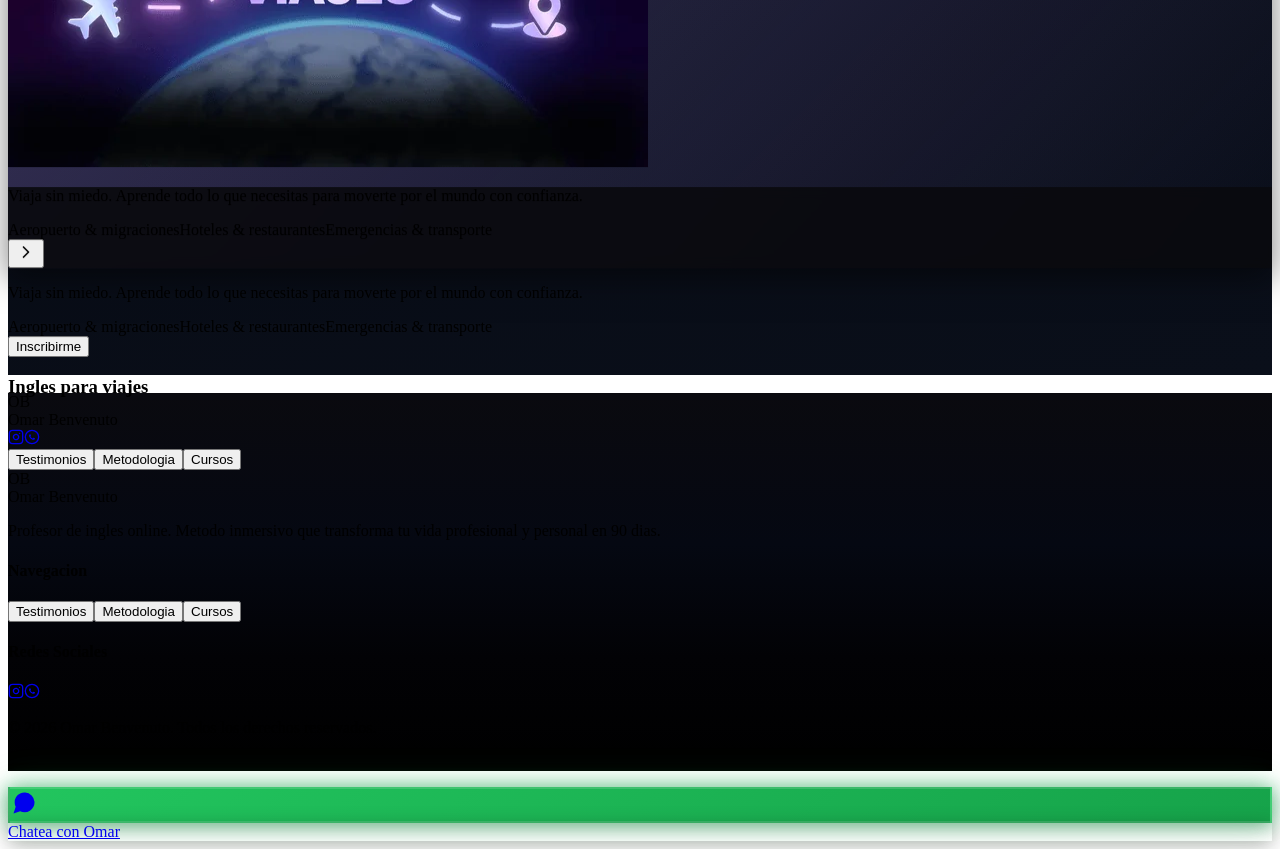
==== commit ef2bdaa1: "Update atmosphere: English-learning testimonials in speech bubble shape" ====
--- a/docs/index.html
+++ b/docs/index.html
@@ -22,8 +22,8 @@
 
     <!-- Theme color for mobile browsers -->
     <meta name="theme-color" content="#0A0A0F" />
-    <script type="module" crossorigin src="./assets/index-DrOxVnee.js"></script>
-    <link rel="stylesheet" crossorigin href="./assets/index-BRbbKSie.css">
+    <script type="module" crossorigin src="./assets/index-BswnNnLK.js"></script>
+    <link rel="stylesheet" crossorigin href="./assets/index-BfLcbBBZ.css">
   </head>
   <body>
     <div id="root"></div>
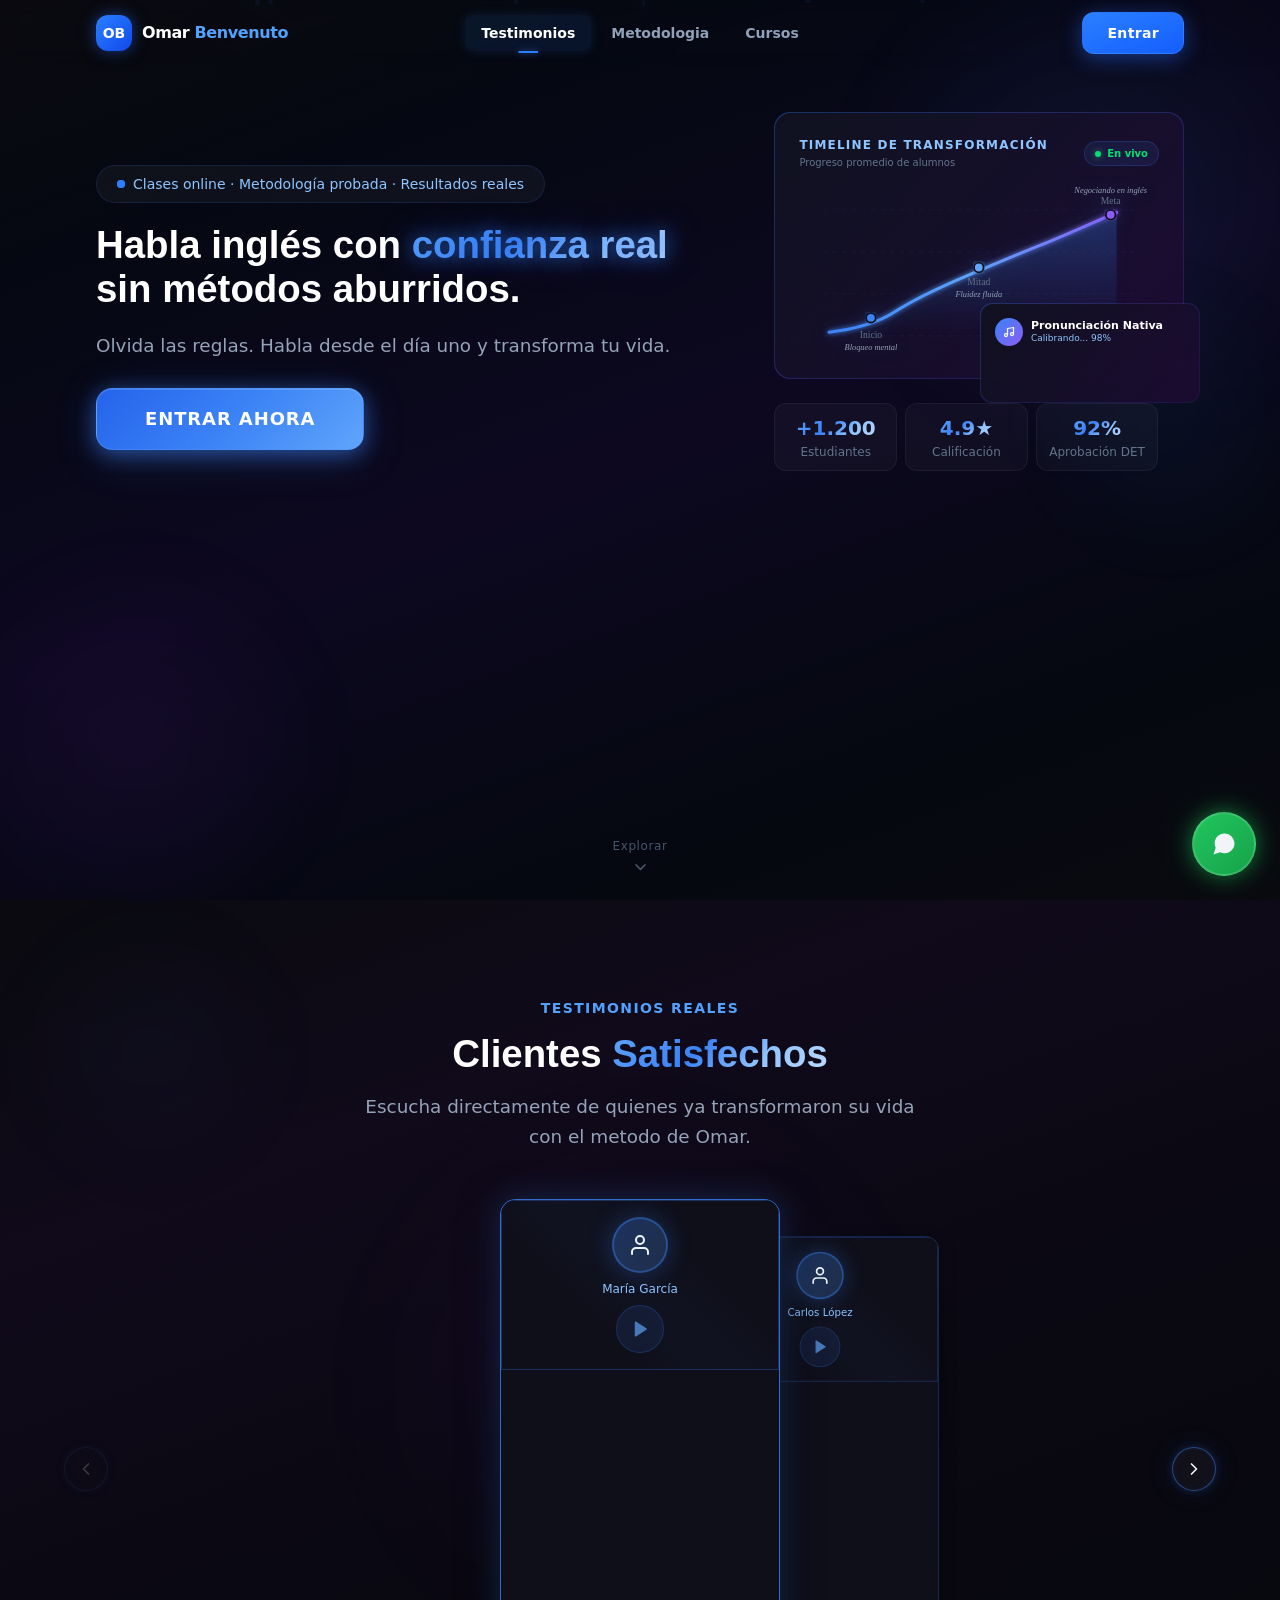
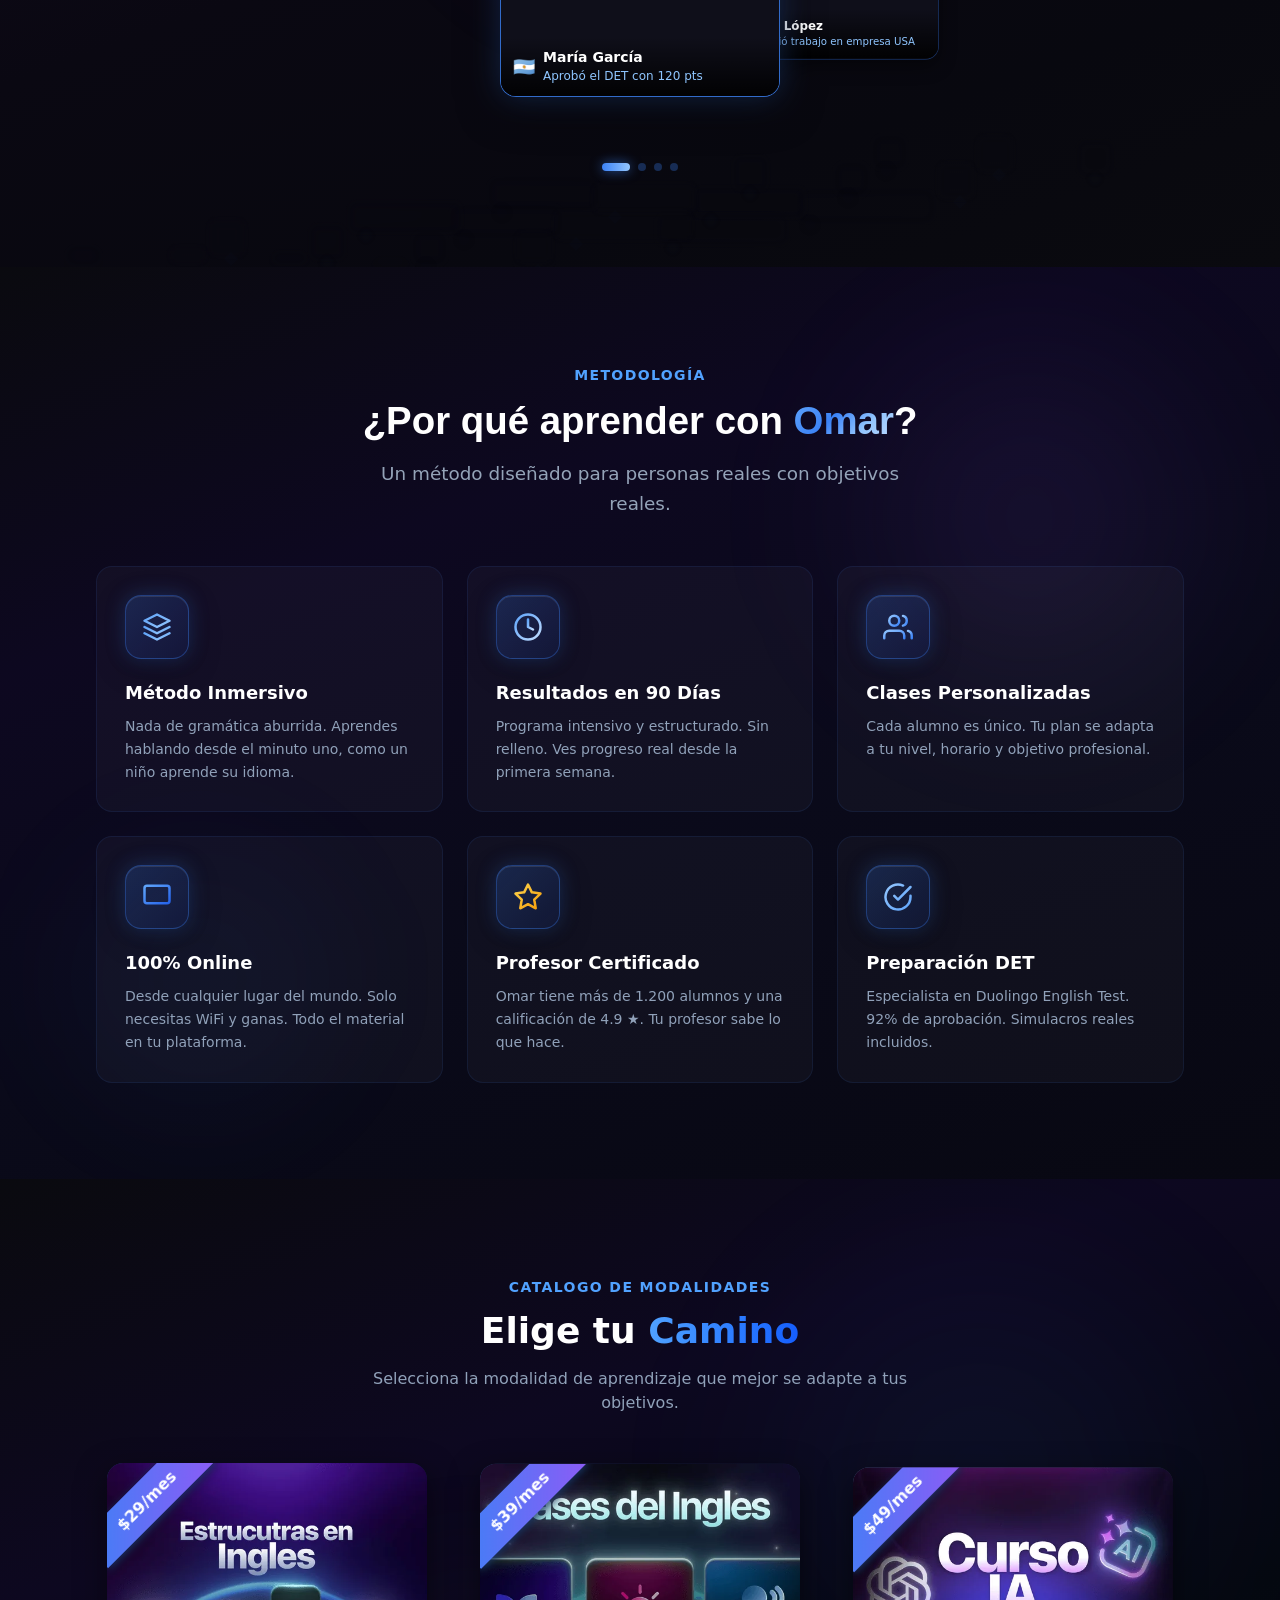
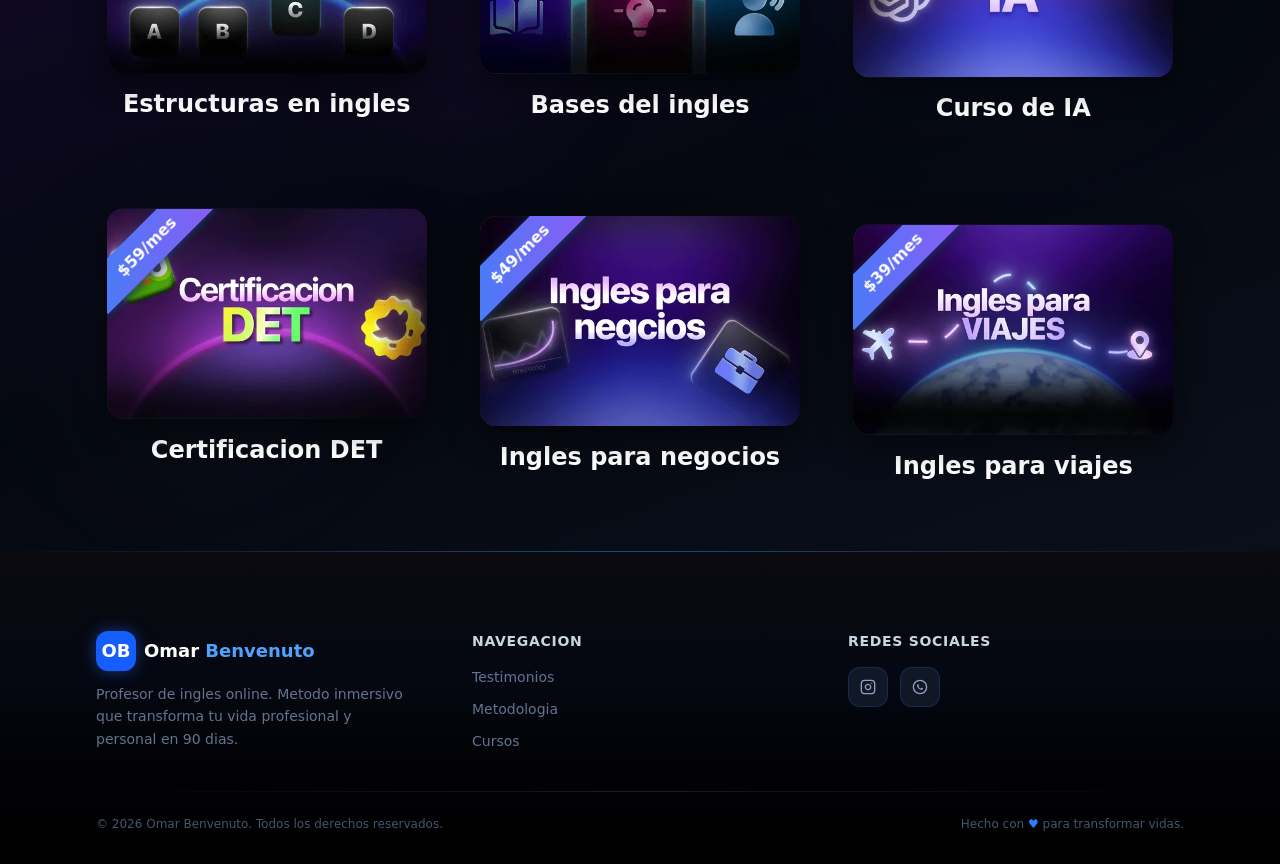
==== commit b09c9058: "Bump opacity further + glassmorphism effect on bubbles" ====
--- a/docs/index.html
+++ b/docs/index.html
@@ -22,8 +22,8 @@
 
     <!-- Theme color for mobile browsers -->
     <meta name="theme-color" content="#0A0A0F" />
-    <script type="module" crossorigin src="./assets/index-BswnNnLK.js"></script>
-    <link rel="stylesheet" crossorigin href="./assets/index-BfLcbBBZ.css">
+    <script type="module" crossorigin src="./assets/index-BdlzAcpm.js"></script>
+    <link rel="stylesheet" crossorigin href="./assets/index-DjYWWobg.css">
   </head>
   <body>
     <div id="root"></div>
